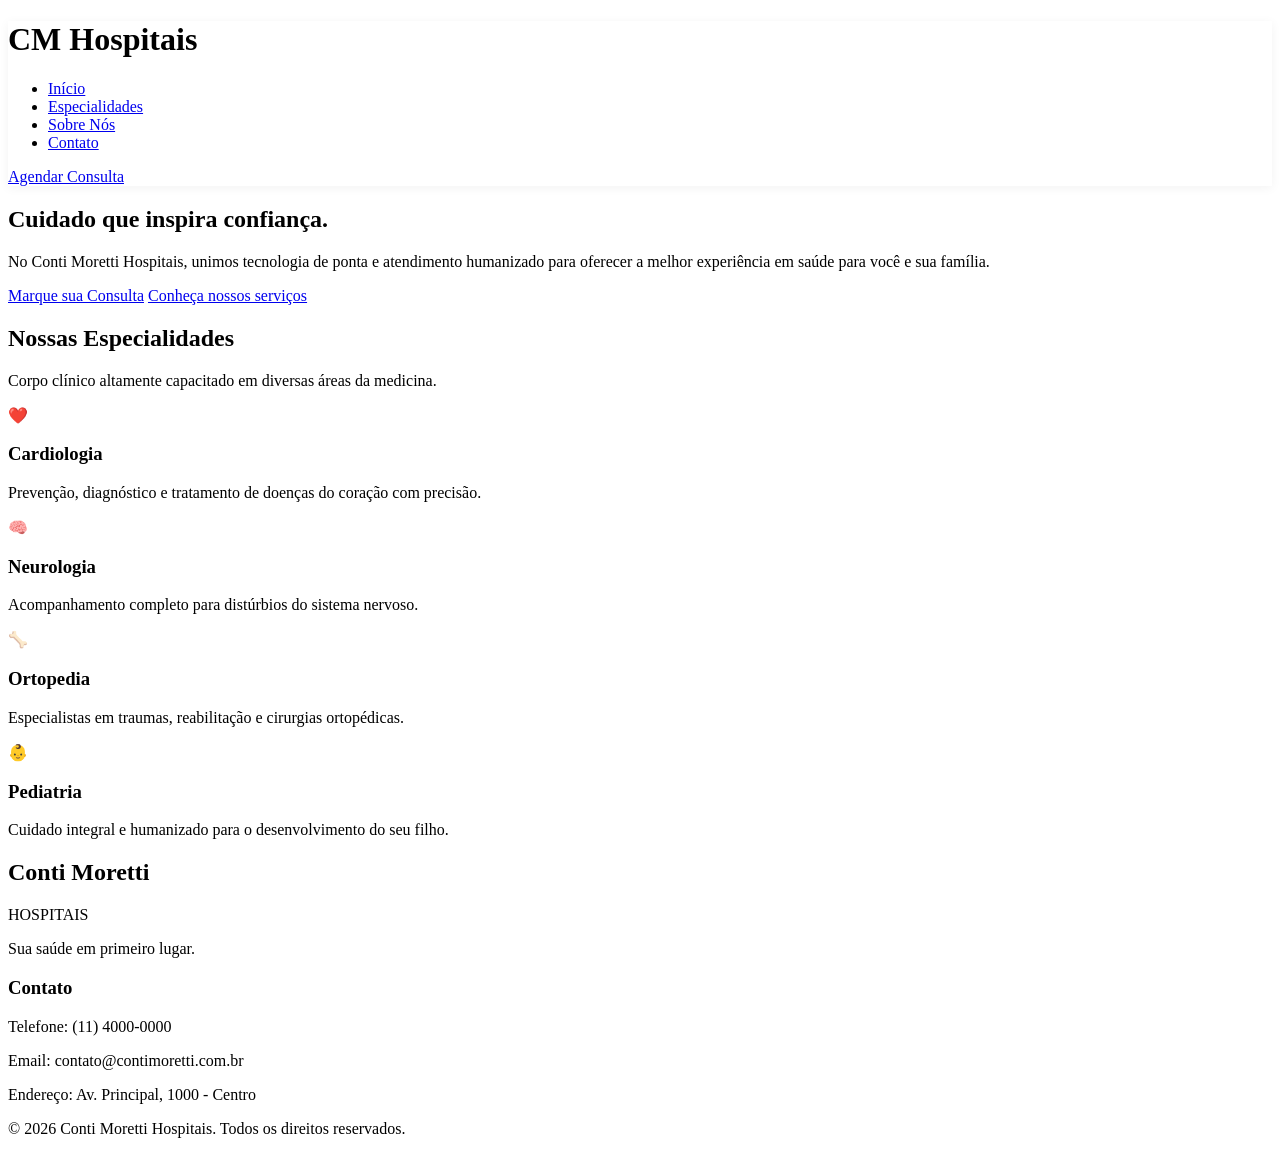
==== index.html @ f94e836d "versão base" ====
<!DOCTYPE html>
<html lang="pt-BR">
<head>
    <meta charset="UTF-8">
    <meta name="viewport" content="width=device-width, initial-scale=1.0">
    <title>Conti Moretti Hospitais | Excelência em Saúde</title>
    <link rel="stylesheet" href="styles.css">
    <!-- Fonte do Google Fonts para um visual moderno e elegante -->
    <link href="https://fonts.googleapis.com/css2?family=Montserrat:wght@300;400;600&family=Playfair+Display:wght@600&display=swap" rel="stylesheet">
</head>
<body>

    <!-- Cabeçalho / Navegação -->
    <header id="header">
        <div class="container header-container">
            <div class="logo">
                <!-- Usaremos um texto estilizado representando a logo minimalista -->
                <h1><span>C</span>M Hospitais</h1>
            </div>
            <nav>
                <ul class="nav-links">
                    <li><a href="#home">Início</a></li>
                    <li><a href="#especialidades">Especialidades</a></li>
                    <li><a href="#sobre">Sobre Nós</a></li>
                    <li><a href="#contato">Contato</a></li>
                </ul>
            </nav>
            <a href="#agendamento" class="btn-primary">Agendar Consulta</a>
            <div class="menu-toggle" id="mobile-menu">
                <span class="bar"></span>
                <span class="bar"></span>
                <span class="bar"></span>
            </div>
        </div>
    </header>

    <main>
        <!-- Seção Hero (Destaque Principal) -->
        <section id="home" class="hero">
            <div class="container hero-content">
                <h2>Cuidado que inspira confiança.</h2>
                <p>No Conti Moretti Hospitais, unimos tecnologia de ponta e atendimento humanizado para oferecer a melhor experiência em saúde para você e sua família.</p>
                <div class="hero-buttons">
                    <a href="#agendamento" class="btn-primary">Marque sua Consulta</a>
                    <a href="#especialidades" class="btn-secondary">Conheça nossos serviços</a>
                </div>
            </div>
        </section>

        <!-- Seção de Especialidades -->
        <section id="especialidades" class="services">
            <div class="container">
                <div class="section-title">
                    <h2>Nossas Especialidades</h2>
                    <p>Corpo clínico altamente capacitado em diversas áreas da medicina.</p>
                </div>
                <div class="cards-grid">
                    <div class="card">
                        <div class="card-icon">❤️</div>
                        <h3>Cardiologia</h3>
                        <p>Prevenção, diagnóstico e tratamento de doenças do coração com precisão.</p>
                    </div>
                    <div class="card">
                        <div class="card-icon">🧠</div>
                        <h3>Neurologia</h3>
                        <p>Acompanhamento completo para distúrbios do sistema nervoso.</p>
                    </div>
                    <div class="card">
                        <div class="card-icon">🦴</div>
                        <h3>Ortopedia</h3>
                        <p>Especialistas em traumas, reabilitação e cirurgias ortopédicas.</p>
                    </div>
                    <div class="card">
                        <div class="card-icon">👶</div>
                        <h3>Pediatria</h3>
                        <p>Cuidado integral e humanizado para o desenvolvimento do seu filho.</p>
                    </div>
                </div>
            </div>
        </section>
    </main>

    <!-- Rodapé -->
    <footer id="contato">
        <div class="container footer-content">
            <div class="footer-brand">
                <h2>Conti Moretti</h2>
                <p>HOSPITAIS</p>
                <p class="slogan">Sua saúde em primeiro lugar.</p>
            </div>
            <div class="footer-info">
                <h3>Contato</h3>
                <p>Telefone: (11) 4000-0000</p>
                <p>Email: contato@contimoretti.com.br</p>
                <p>Endereço: Av. Principal, 1000 - Centro</p>
            </div>
        </div>
        <div class="footer-bottom">
            <p>&copy; 2026 Conti Moretti Hospitais. Todos os direitos reservados.</p>
        </div>
    </footer>

    <script src="script.js"></script>
</body>
</html>
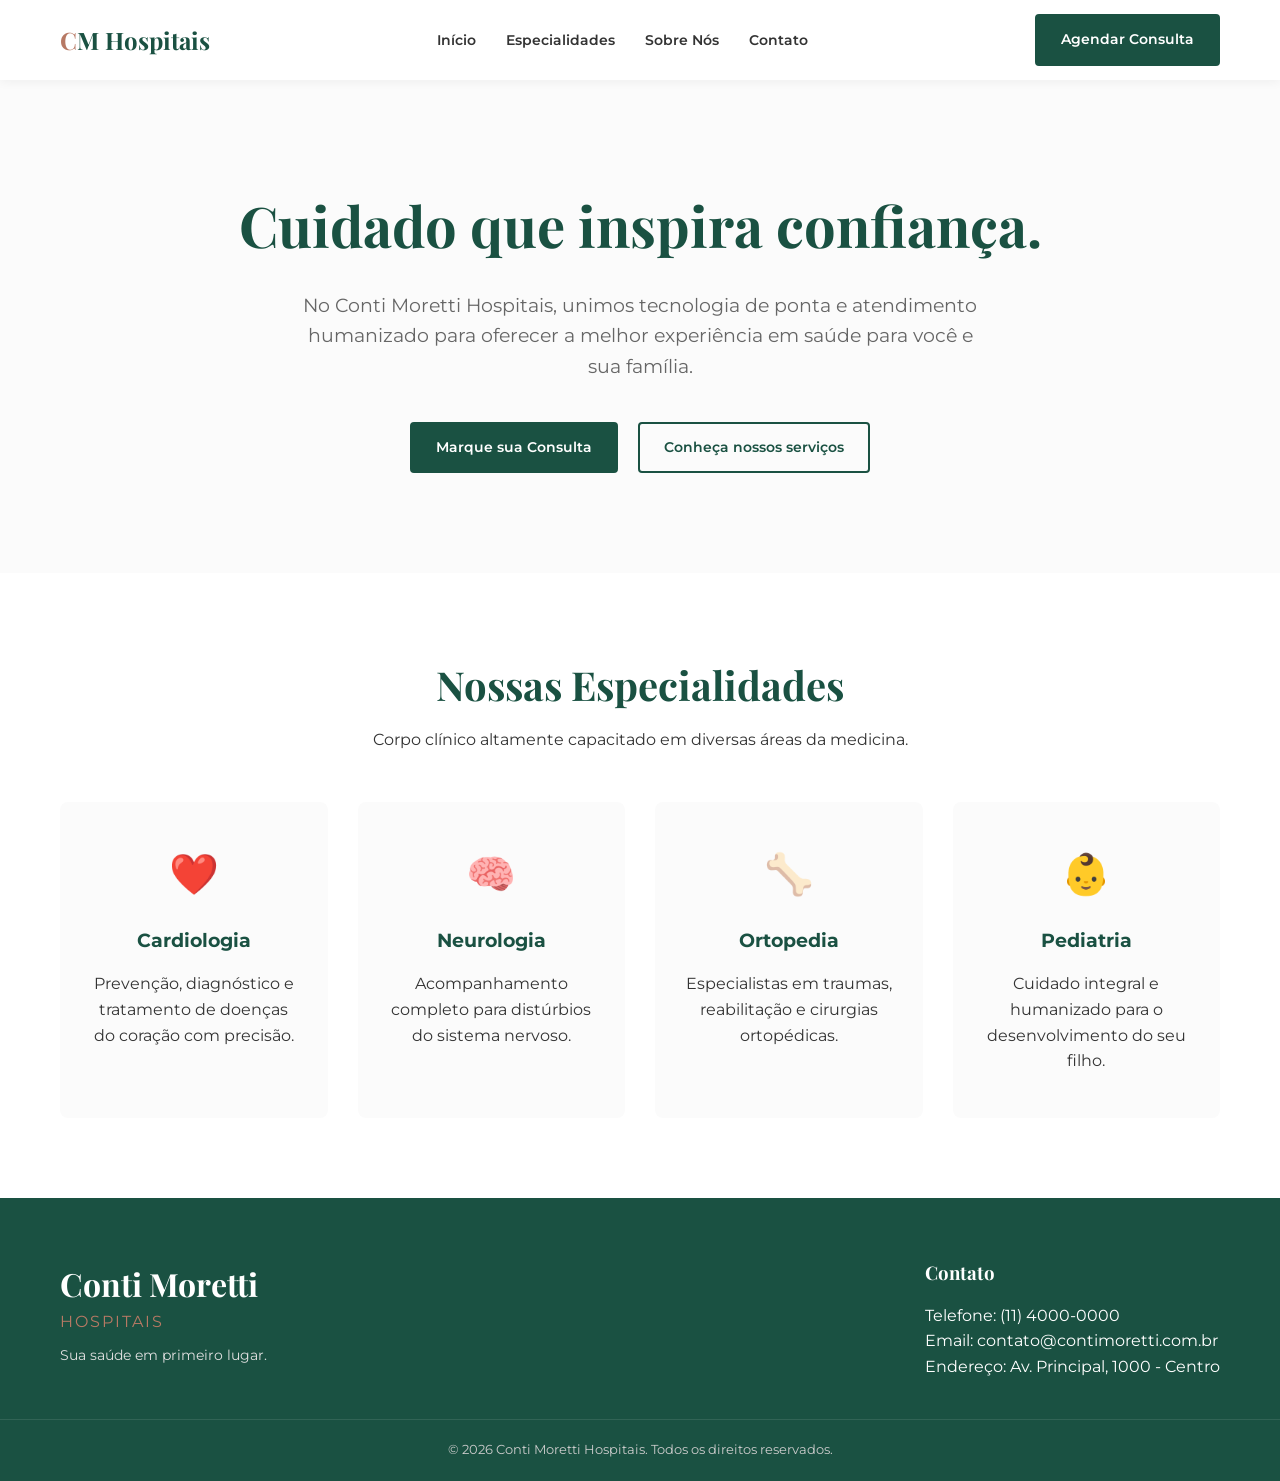
==== commit 0285b134: "adicionado favicon e logos" ====
--- a/index.html
+++ b/index.html
@@ -4,6 +4,7 @@
     <meta charset="UTF-8">
     <meta name="viewport" content="width=device-width, initial-scale=1.0">
     <title>Conti Moretti Hospitais | Excelência em Saúde</title>
+    <link rel="icon" type="image/x-icon" href="favicon.ico">
     <link rel="stylesheet" href="styles.css">
     <!-- Fonte do Google Fonts para um visual moderno e elegante -->
     <link href="https://fonts.googleapis.com/css2?family=Montserrat:wght@300;400;600&family=Playfair+Display:wght@600&display=swap" rel="stylesheet">
--- a/styles.css
+++ b/styles.css
@@ -0,0 +1,267 @@
+/* Resets e Variáveis CSS baseadas na paleta da logo */
+:root {
+    --primary-color: #1a5142; /* Verde escuro elegante */
+    --secondary-color: #b77964; /* Tom terracota/cobre */
+    --text-dark: #333333;
+    --text-light: #666666;
+    --bg-light: #fbfbfb;
+    --white: #ffffff;
+    --font-heading: 'Playfair Display', serif;
+    --font-body: 'Montserrat', sans-serif;
+}
+
+* {
+    margin: 0;
+    padding: 0;
+    box-sizing: border-box;
+}
+
+body {
+    font-family: var(--font-body);
+    color: var(--text-dark);
+    background-color: var(--bg-light);
+    line-height: 1.6;
+}
+
+a {
+    text-decoration: none;
+    color: inherit;
+}
+
+ul {
+    list-style: none;
+}
+
+.container {
+    max-width: 1200px;
+    margin: 0 auto;
+    padding: 0 20px;
+}
+
+/* Header */
+header {
+    background-color: var(--white);
+    box-shadow: 0 2px 10px rgba(0, 0, 0, 0.05);
+    position: fixed;
+    width: 100%;
+    top: 0;
+    z-index: 1000;
+    transition: all 0.3s ease;
+}
+
+.header-container {
+    display: flex;
+    justify-content: space-between;
+    align-items: center;
+    height: 80px;
+}
+
+.logo h1 {
+    font-family: var(--font-heading);
+    color: var(--primary-color);
+    font-size: 1.5rem;
+}
+
+.logo span {
+    color: var(--secondary-color);
+}
+
+.nav-links {
+    display: flex;
+    gap: 30px;
+}
+
+.nav-links a {
+    font-weight: 600;
+    font-size: 0.9rem;
+    color: var(--text-dark);
+    transition: color 0.3s ease;
+}
+
+.nav-links a:hover {
+    color: var(--secondary-color);
+}
+
+/* Botões */
+.btn-primary, .btn-secondary {
+    padding: 12px 24px;
+    border-radius: 4px;
+    font-weight: 600;
+    font-size: 0.9rem;
+    cursor: pointer;
+    transition: all 0.3s ease;
+}
+
+.btn-primary {
+    background-color: var(--primary-color);
+    color: var(--white);
+    border: 2px solid var(--primary-color);
+}
+
+.btn-primary:hover {
+    background-color: #134235;
+    border-color: #134235;
+}
+
+.btn-secondary {
+    background-color: transparent;
+    color: var(--primary-color);
+    border: 2px solid var(--primary-color);
+}
+
+.btn-secondary:hover {
+    background-color: var(--primary-color);
+    color: var(--white);
+}
+
+/* Hero Section */
+.hero {
+    margin-top: 80px;
+    background-color: var(--bg-light);
+    padding: 100px 0;
+    text-align: center;
+}
+
+.hero h2 {
+    font-family: var(--font-heading);
+    font-size: 3.5rem;
+    color: var(--primary-color);
+    margin-bottom: 20px;
+}
+
+.hero p {
+    font-size: 1.2rem;
+    color: var(--text-light);
+    max-width: 700px;
+    margin: 0 auto 40px auto;
+}
+
+.hero-buttons {
+    display: flex;
+    justify-content: center;
+    gap: 20px;
+}
+
+/* Specialties Section */
+.services {
+    padding: 80px 0;
+    background-color: var(--white);
+}
+
+.section-title {
+    text-align: center;
+    margin-bottom: 50px;
+}
+
+.section-title h2 {
+    font-family: var(--font-heading);
+    font-size: 2.5rem;
+    color: var(--primary-color);
+    margin-bottom: 10px;
+}
+
+.cards-grid {
+    display: grid;
+    grid-template-columns: repeat(auto-fit, minmax(250px, 1fr));
+    gap: 30px;
+}
+
+.card {
+    background-color: var(--bg-light);
+    padding: 40px 30px;
+    border-radius: 8px;
+    text-align: center;
+    transition: transform 0.3s ease, box-shadow 0.3s ease;
+    border-bottom: 4px solid transparent;
+}
+
+.card:hover {
+    transform: translateY(-10px);
+    box-shadow: 0 10px 20px rgba(0, 0, 0, 0.05);
+    border-bottom: 4px solid var(--secondary-color);
+}
+
+.card-icon {
+    font-size: 2.5rem;
+    margin-bottom: 20px;
+}
+
+.card h3 {
+    color: var(--primary-color);
+    margin-bottom: 15px;
+}
+
+/* Footer */
+footer {
+    background-color: var(--primary-color);
+    color: var(--white);
+    padding: 60px 0 20px 0;
+}
+
+.footer-content {
+    display: flex;
+    justify-content: space-between;
+    flex-wrap: wrap;
+    gap: 40px;
+    margin-bottom: 40px;
+}
+
+.footer-brand h2 {
+    font-family: var(--font-heading);
+    font-size: 2rem;
+}
+
+.footer-brand p {
+    color: var(--secondary-color);
+    letter-spacing: 2px;
+}
+
+.footer-brand .slogan {
+    color: #e0e0e0;
+    margin-top: 10px;
+    font-size: 0.9rem;
+    letter-spacing: normal;
+}
+
+.footer-info h3 {
+    margin-bottom: 15px;
+    font-family: var(--font-heading);
+}
+
+.footer-bottom {
+    text-align: center;
+    padding-top: 20px;
+    border-top: 1px solid rgba(255, 255, 255, 0.1);
+    font-size: 0.8rem;
+    color: #ccc;
+}
+
+/* Menu Toggle Responsivo */
+.menu-toggle {
+    display: none;
+    flex-direction: column;
+    cursor: pointer;
+}
+
+.bar {
+    width: 25px;
+    height: 3px;
+    background-color: var(--primary-color);
+    margin: 3px 0;
+    transition: 0.4s;
+}
+
+@media (max-width: 768px) {
+    .nav-links, .header-container .btn-primary {
+        display: none; /* Ocultar para versão simplificada */
+    }
+    .menu-toggle {
+        display: flex;
+    }
+    .hero h2 {
+        font-size: 2.5rem;
+    }
+    .hero-buttons {
+        flex-direction: column;
+    }
+}
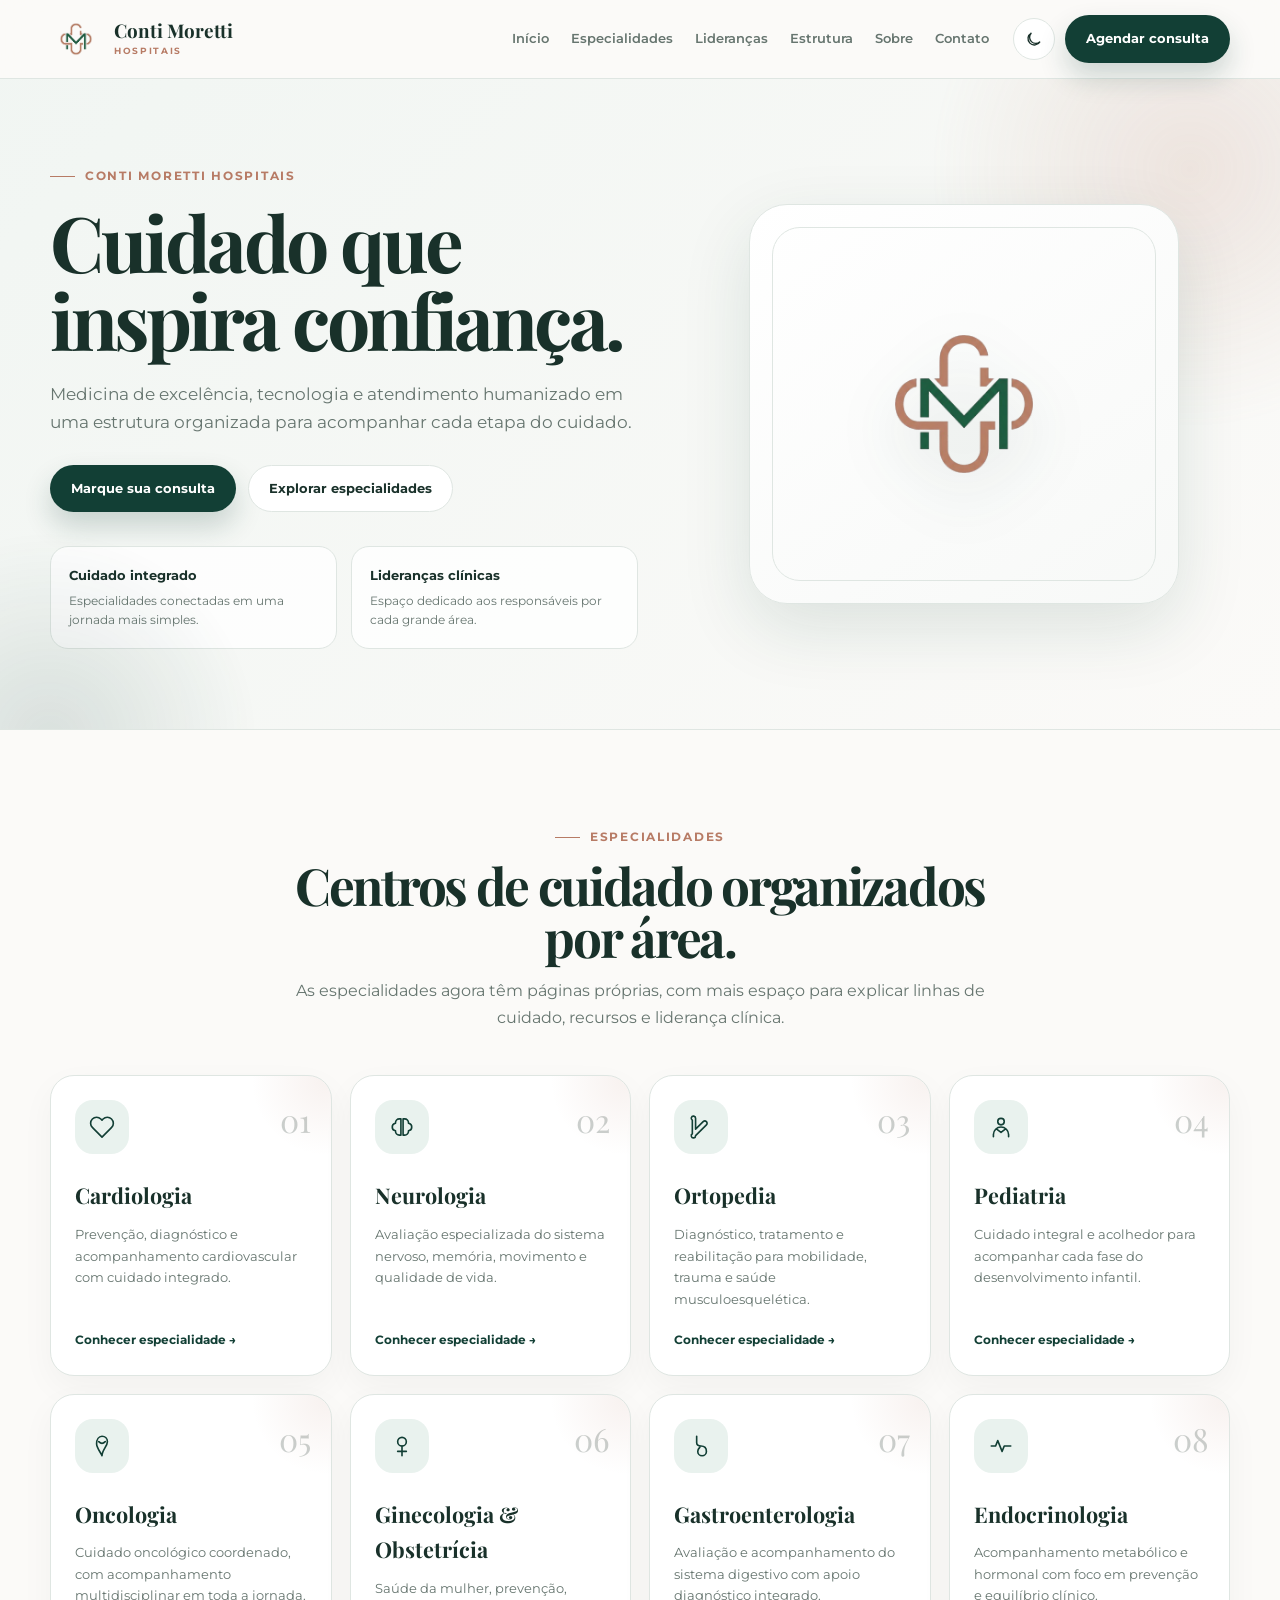
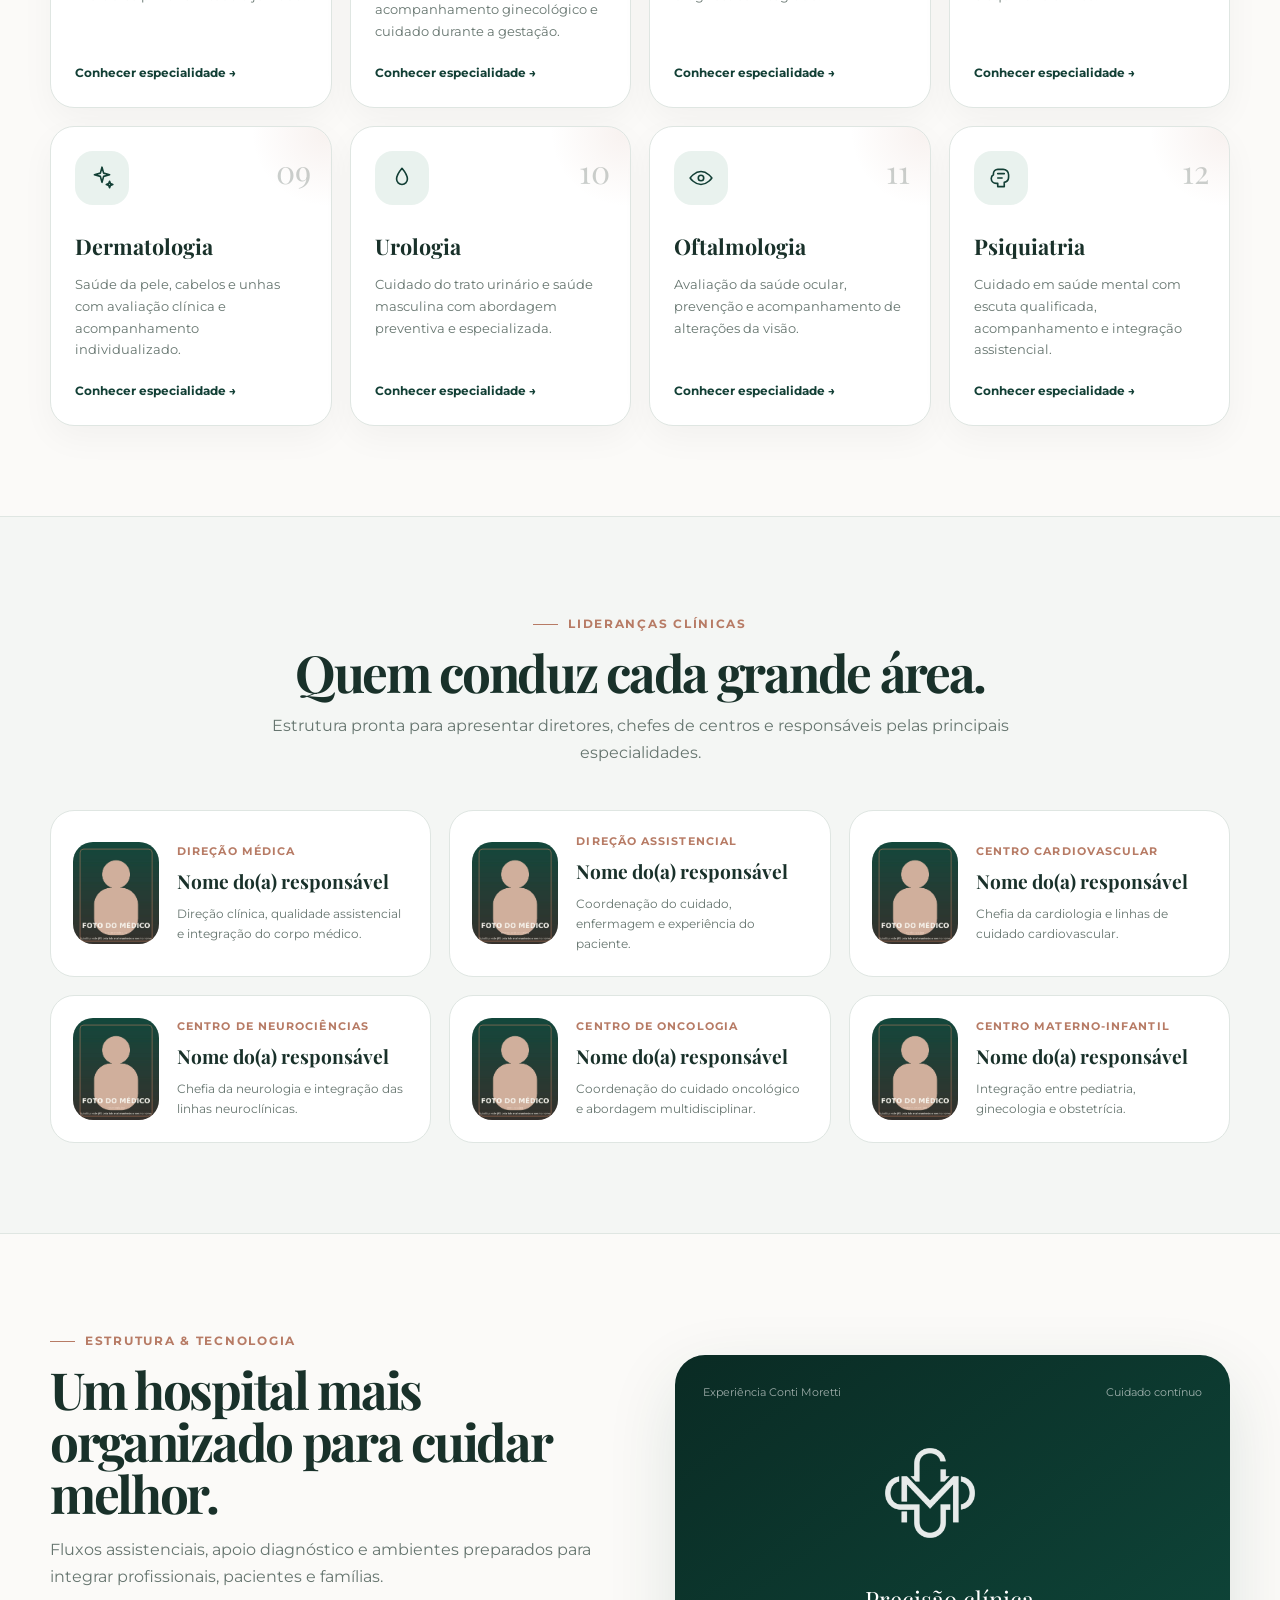
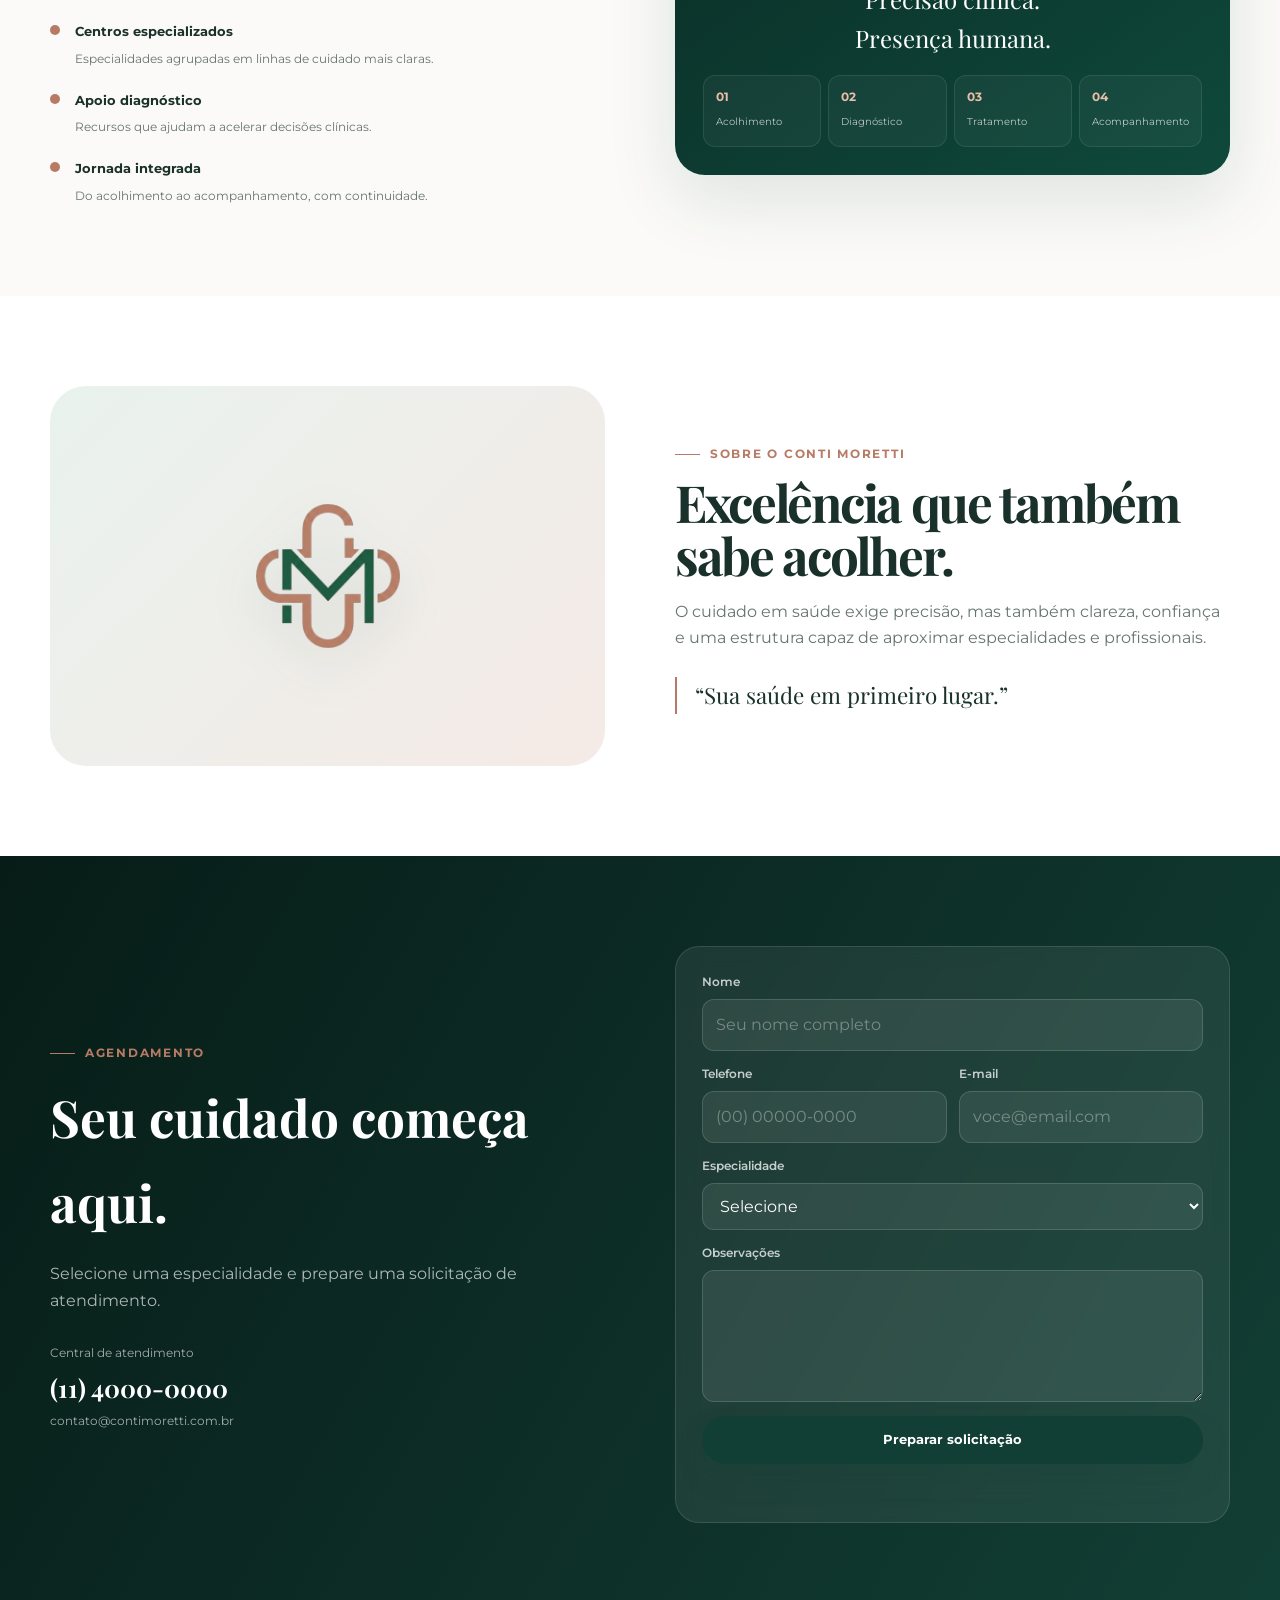
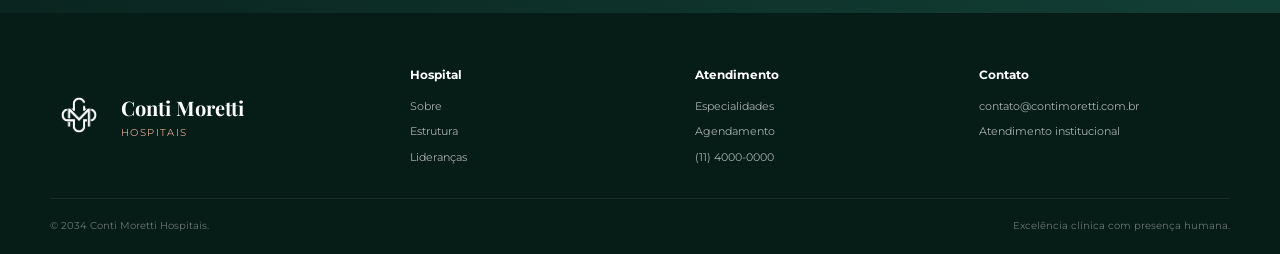
==== commit 30354b6e: "v1.1" ====
--- a/index.html
+++ b/index.html
@@ -1,106 +1,876 @@
-<!DOCTYPE html>
+<!doctype html>
 <html lang="pt-BR">
-<head>
+  <head>
     <meta charset="UTF-8">
-    <meta name="viewport" content="width=device-width, initial-scale=1.0">
-    <title>Conti Moretti Hospitais | Excelência em Saúde</title>
-    <link rel="icon" type="image/x-icon" href="favicon.ico">
-    <link rel="stylesheet" href="styles.css">
-    <!-- Fonte do Google Fonts para um visual moderno e elegante -->
-    <link href="https://fonts.googleapis.com/css2?family=Montserrat:wght@300;400;600&family=Playfair+Display:wght@600&display=swap" rel="stylesheet">
-</head>
-<body>
+    <meta name="viewport" content="width=device-width,initial-scale=1.0">
+    <meta name="description" content="Conti Moretti Hospitais — especialidades, lideranças clínicas, estrutura e agendamento.">
+    <meta name="theme-color" content="#123f35">
+    <title>
+      Conti Moretti Hospitais | Excelência em Saúde
+    </title>
+    <link rel="icon" href="favicon.ico">
+    <link rel="preconnect" href="https://fonts.googleapis.com">
+    <link rel="preconnect" href="https://fonts.gstatic.com" crossorigin>
+    <link href="https://fonts.googleapis.com/css2?family=Montserrat:wght@300;400;500;600;700&family=Playfair+Display:wght@600;700&display=swap" rel="stylesheet">
+    <link rel="stylesheet" href="style.css">
+    <script>
+      try {
+        const savedTheme = localStorage.getItem('cm-theme');
 
-    <!-- Cabeçalho / Navegação -->
-    <header id="header">
-        <div class="container header-container">
-            <div class="logo">
-                <!-- Usaremos um texto estilizado representando a logo minimalista -->
-                <h1><span>C</span>M Hospitais</h1>
-            </div>
-            <nav>
-                <ul class="nav-links">
-                    <li><a href="#home">Início</a></li>
-                    <li><a href="#especialidades">Especialidades</a></li>
-                    <li><a href="#sobre">Sobre Nós</a></li>
-                    <li><a href="#contato">Contato</a></li>
-                </ul>
-            </nav>
-            <a href="#agendamento" class="btn-primary">Agendar Consulta</a>
-            <div class="menu-toggle" id="mobile-menu">
-                <span class="bar"></span>
-                <span class="bar"></span>
-                <span class="bar"></span>
-            </div>
-        </div>
+        if (savedTheme) {
+          document.documentElement.dataset.theme = savedTheme;
+        }
+      } catch (error) {
+        // If localStorage is unavailable, the default theme remains active.
+      }
+    </script>
+  </head>
+  <body>
+    <a class="skip-link" href="#main-content">
+      Pular para o conteúdo
+    </a>
+    <header id="header" class="site-header">
+      <div class="container header-container">
+        <a class="brand" href="index.html#home" aria-label="Conti Moretti Hospitais — início">
+          <img src="imgs/logo.png" alt="Conti Moretti Hospitais">
+          <span class="brand-name">
+            Conti Moretti
+            <small>
+              Hospitais
+            </small>
+          </span>
+        </a>
+        <nav id="main-nav" class="main-nav" aria-label="Navegação principal">
+          <a href="index.html#home">
+            Início
+          </a>
+          <a href="index.html#especialidades">
+            Especialidades
+          </a>
+          <a href="index.html#lideranca">
+            Lideranças
+          </a>
+          <a href="index.html#estrutura">
+            Estrutura
+          </a>
+          <a href="index.html#sobre">
+            Sobre
+          </a>
+          <a href="index.html#contato">
+            Contato
+          </a>
+        </nav>
+        <div class="header-tools">
+          <button id="theme-toggle" class="theme-toggle" type="button" aria-label="Ativar tema escuro">
+            <svg class="moon" viewBox="0 0 24 24">
+              <path d="M20 15.5A8.5 8.5 0 1 1 8.5 4 7 7 0 0 0 20 15.5Z"/>
+            </svg>
+            <svg class="sun" viewBox="0 0 24 24">
+              <circle cx="12" cy="12" r="4"/>
+              <path d="M12 2v2M12 20v2M4.93 4.93l1.42 1.42M17.65 17.65l1.42 1.42M2 12h2M20 12h2M4.93 19.07l1.42-1.42M17.65 6.35l1.42-1.42"/>
+            </svg>
+          </button>
+          <a href="index.html#agendamento" class="btn btn-primary header-cta">
+            Agendar consulta
+          </a>
+          <button class="menu-toggle" id="mobile-menu" type="button" aria-label="Abrir menu" aria-expanded="false" aria-controls="main-nav">
+            <span>
+            </span>
+            <span>
+            </span>
+            <span>
+            </span>
+          </button>
+        </div>
+      </div>
     </header>
-
-    <main>
-        <!-- Seção Hero (Destaque Principal) -->
-        <section id="home" class="hero">
-            <div class="container hero-content">
-                <h2>Cuidado que inspira confiança.</h2>
-                <p>No Conti Moretti Hospitais, unimos tecnologia de ponta e atendimento humanizado para oferecer a melhor experiência em saúde para você e sua família.</p>
-                <div class="hero-buttons">
-                    <a href="#agendamento" class="btn-primary">Marque sua Consulta</a>
-                    <a href="#especialidades" class="btn-secondary">Conheça nossos serviços</a>
+    <main id="main-content">
+      <section id="home" class="hero">
+        <div class="container hero-grid">
+          <div class="hero-copy reveal">
+            <span class="eyebrow">
+              Conti Moretti Hospitais
+            </span>
+            <h1>
+              Cuidado que inspira confiança.
+            </h1>
+            <p>
+              Medicina de excelência, tecnologia e atendimento humanizado em uma estrutura organizada para acompanhar cada etapa do cuidado.
+            </p>
+            <div class="hero-actions">
+              <a href="#agendamento" class="btn btn-primary">
+                Marque sua consulta
+              </a>
+              <a href="#especialidades" class="btn btn-outline">
+                Explorar especialidades
+              </a>
+            </div>
+            <div class="hero-notes">
+              <div>
+                <strong>
+                  Cuidado integrado
+                </strong>
+                <span>
+                  Especialidades conectadas em uma jornada mais simples.
+                </span>
+              </div>
+              <div>
+                <strong>
+                  Lideranças clínicas
+                </strong>
+                <span>
+                  Espaço dedicado aos responsáveis por cada grande área.
+                </span>
+              </div>
+            </div>
+          </div>
+          <div class="hero-visual reveal">
+            <div class="hero-logo-card">
+              <img src="imgs/logo.png" alt="Símbolo Conti Moretti Hospitais">
+            </div>
+          </div>
+        </div>
+      </section>
+      <section id="especialidades" class="section">
+        <div class="container">
+          <div class="section-heading reveal">
+            <span class="eyebrow">
+              Especialidades
+            </span>
+            <h2>
+              Centros de cuidado organizados por área.
+            </h2>
+            <p>
+              As especialidades agora têm páginas próprias, com mais espaço para explicar linhas de cuidado, recursos e liderança clínica.
+            </p>
+          </div>
+          <div class="specialty-grid">
+            <a class="specialty-card reveal" href="especialidades/cardiologia.html">
+              <div class="specialty-icon">
+                <svg viewBox="0 0 24 24" aria-hidden="true">
+                  <path d="M20.8 4.6a5.5 5.5 0 0 0-7.8 0L12 5.7l-1.1-1.1a5.5 5.5 0 0 0-7.8 7.8l1.1 1.1L12 21.3l7.8-7.8 1.1-1.1a5.5 5.5 0 0 0-.1-7.8Z"/>
+                </svg>
+              </div>
+              <span class="card-number">
+                01
+              </span>
+              <h3>
+                Cardiologia
+              </h3>
+              <p>
+                Prevenção, diagnóstico e acompanhamento cardiovascular com cuidado integrado.
+              </p>
+              <span class="card-link">
+                Conhecer especialidade
+                <span>
+                  →
+                </span>
+              </span>
+            </a>
+            <a class="specialty-card reveal" href="especialidades/neurologia.html">
+              <div class="specialty-icon">
+                <svg viewBox="0 0 24 24" aria-hidden="true">
+                  <path d="M9.5 4.5A3.5 3.5 0 0 0 6 8v.5A3.5 3.5 0 0 0 3 12a3.5 3.5 0 0 0 3 3.5V16a3.5 3.5 0 0 0 3.5 3.5H11v-15H9.5Zm5 0H13v15h1.5A3.5 3.5 0 0 0 18 16v-.5a3.5 3.5 0 0 0 3-3.5 3.5 3.5 0 0 0-3-3.5V8a3.5 3.5 0 0 0-3.5-3.5Z"/>
+                </svg>
+              </div>
+              <span class="card-number">
+                02
+              </span>
+              <h3>
+                Neurologia
+              </h3>
+              <p>
+                Avaliação especializada do sistema nervoso, memória, movimento e qualidade de vida.
+              </p>
+              <span class="card-link">
+                Conhecer especialidade
+                <span>
+                  →
+                </span>
+              </span>
+            </a>
+            <a class="specialty-card reveal" href="especialidades/ortopedia.html">
+              <div class="specialty-icon">
+                <svg viewBox="0 0 24 24" aria-hidden="true">
+                  <path d="M7 4a2 2 0 1 0-3 1.7v12.6A2 2 0 1 0 7 20l10-10a2 2 0 1 0-3-3L7 14V4Z"/>
+                </svg>
+              </div>
+              <span class="card-number">
+                03
+              </span>
+              <h3>
+                Ortopedia
+              </h3>
+              <p>
+                Diagnóstico, tratamento e reabilitação para mobilidade, trauma e saúde musculoesquelética.
+              </p>
+              <span class="card-link">
+                Conhecer especialidade
+                <span>
+                  →
+                </span>
+              </span>
+            </a>
+            <a class="specialty-card reveal" href="especialidades/pediatria.html">
+              <div class="specialty-icon">
+                <svg viewBox="0 0 24 24" aria-hidden="true">
+                  <circle cx="12" cy="7" r="3"/>
+                  <path d="M5 21v-2a7 7 0 0 1 14 0v2M8 14l4 3 4-3"/>
+                </svg>
+              </div>
+              <span class="card-number">
+                04
+              </span>
+              <h3>
+                Pediatria
+              </h3>
+              <p>
+                Cuidado integral e acolhedor para acompanhar cada fase do desenvolvimento infantil.
+              </p>
+              <span class="card-link">
+                Conhecer especialidade
+                <span>
+                  →
+                </span>
+              </span>
+            </a>
+            <a class="specialty-card reveal" href="especialidades/oncologia.html">
+              <div class="specialty-icon">
+                <svg viewBox="0 0 24 24" aria-hidden="true">
+                  <path d="M12 3c3 0 5 2.2 5 5 0 4-5 8-5 13-1-3-5-7-5-11 0-4 2-7 5-7Z"/>
+                  <path d="M9 8c2 2 4 2 6 0"/>
+                </svg>
+              </div>
+              <span class="card-number">
+                05
+              </span>
+              <h3>
+                Oncologia
+              </h3>
+              <p>
+                Cuidado oncológico coordenado, com acompanhamento multidisciplinar em toda a jornada.
+              </p>
+              <span class="card-link">
+                Conhecer especialidade
+                <span>
+                  →
+                </span>
+              </span>
+            </a>
+            <a class="specialty-card reveal" href="especialidades/ginecologia-obstetricia.html">
+              <div class="specialty-icon">
+                <svg viewBox="0 0 24 24" aria-hidden="true">
+                  <circle cx="12" cy="8" r="4"/>
+                  <path d="M12 12v9M8 17h8"/>
+                </svg>
+              </div>
+              <span class="card-number">
+                06
+              </span>
+              <h3>
+                Ginecologia & Obstetrícia
+              </h3>
+              <p>
+                Saúde da mulher, prevenção, acompanhamento ginecológico e cuidado durante a gestação.
+              </p>
+              <span class="card-link">
+                Conhecer especialidade
+                <span>
+                  →
+                </span>
+              </span>
+            </a>
+            <a class="specialty-card reveal" href="especialidades/gastroenterologia.html">
+              <div class="specialty-icon">
+                <svg viewBox="0 0 24 24" aria-hidden="true">
+                  <path d="M8 3v6c0 2 2 3 4 3 3 0 5 2 5 5a4 4 0 0 1-8 0c0-2 1-3 2-4"/>
+                </svg>
+              </div>
+              <span class="card-number">
+                07
+              </span>
+              <h3>
+                Gastroenterologia
+              </h3>
+              <p>
+                Avaliação e acompanhamento do sistema digestivo com apoio diagnóstico integrado.
+              </p>
+              <span class="card-link">
+                Conhecer especialidade
+                <span>
+                  →
+                </span>
+              </span>
+            </a>
+            <a class="specialty-card reveal" href="especialidades/endocrinologia.html">
+              <div class="specialty-icon">
+                <svg viewBox="0 0 24 24" aria-hidden="true">
+                  <path d="M3 12h4l2-5 4 10 2-5h6"/>
+                </svg>
+              </div>
+              <span class="card-number">
+                08
+              </span>
+              <h3>
+                Endocrinologia
+              </h3>
+              <p>
+                Acompanhamento metabólico e hormonal com foco em prevenção e equilíbrio clínico.
+              </p>
+              <span class="card-link">
+                Conhecer especialidade
+                <span>
+                  →
+                </span>
+              </span>
+            </a>
+            <a class="specialty-card reveal" href="especialidades/dermatologia.html">
+              <div class="specialty-icon">
+                <svg viewBox="0 0 24 24" aria-hidden="true">
+                  <path d="M12 2l1.5 5.5L19 9l-5.5 1.5L12 16l-1.5-5.5L5 9l5.5-1.5L12 2Z"/>
+                  <path d="M19 15l.8 2.2L22 18l-2.2.8L19 21l-.8-2.2L16 18l2.2-.8L19 15Z"/>
+                </svg>
+              </div>
+              <span class="card-number">
+                09
+              </span>
+              <h3>
+                Dermatologia
+              </h3>
+              <p>
+                Saúde da pele, cabelos e unhas com avaliação clínica e acompanhamento individualizado.
+              </p>
+              <span class="card-link">
+                Conhecer especialidade
+                <span>
+                  →
+                </span>
+              </span>
+            </a>
+            <a class="specialty-card reveal" href="especialidades/urologia.html">
+              <div class="specialty-icon">
+                <svg viewBox="0 0 24 24" aria-hidden="true">
+                  <path d="M12 3s5 6 5 10a5 5 0 1 1-10 0c0-4 5-10 5-10Z"/>
+                </svg>
+              </div>
+              <span class="card-number">
+                10
+              </span>
+              <h3>
+                Urologia
+              </h3>
+              <p>
+                Cuidado do trato urinário e saúde masculina com abordagem preventiva e especializada.
+              </p>
+              <span class="card-link">
+                Conhecer especialidade
+                <span>
+                  →
+                </span>
+              </span>
+            </a>
+            <a class="specialty-card reveal" href="especialidades/oftalmologia.html">
+              <div class="specialty-icon">
+                <svg viewBox="0 0 24 24" aria-hidden="true">
+                  <path d="M2 12s4-6 10-6 10 6 10 6-4 6-10 6S2 12 2 12Z"/>
+                  <circle cx="12" cy="12" r="2.5"/>
+                </svg>
+              </div>
+              <span class="card-number">
+                11
+              </span>
+              <h3>
+                Oftalmologia
+              </h3>
+              <p>
+                Avaliação da saúde ocular, prevenção e acompanhamento de alterações da visão.
+              </p>
+              <span class="card-link">
+                Conhecer especialidade
+                <span>
+                  →
+                </span>
+              </span>
+            </a>
+            <a class="specialty-card reveal" href="especialidades/psiquiatria.html">
+              <div class="specialty-icon">
+                <svg viewBox="0 0 24 24" aria-hidden="true">
+                  <path d="M9 4a4 4 0 0 0-4 4v1a4 4 0 0 0-2 3.5A4.5 4.5 0 0 0 7.5 17H9v3h6v-4a5 5 0 0 0 4-5V9a5 5 0 0 0-5-5H9Z"/>
+                  <path d="M9 8h6M9 12h4"/>
+                </svg>
+              </div>
+              <span class="card-number">
+                12
+              </span>
+              <h3>
+                Psiquiatria
+              </h3>
+              <p>
+                Cuidado em saúde mental com escuta qualificada, acompanhamento e integração assistencial.
+              </p>
+              <span class="card-link">
+                Conhecer especialidade
+                <span>
+                  →
+                </span>
+              </span>
+            </a>
+          </div>
+        </div>
+      </section>
+      <section id="lideranca" class="section leadership-section">
+        <div class="container">
+          <div class="section-heading reveal">
+            <span class="eyebrow">
+              Lideranças clínicas
+            </span>
+            <h2>
+              Quem conduz cada grande área.
+            </h2>
+            <p>
+              Estrutura pronta para apresentar diretores, chefes de centros e responsáveis pelas principais especialidades.
+            </p>
+          </div>
+          <div class="leaders-grid">
+            <article class="leader-card reveal">
+              <!-- FOTO: salve/substitua em imgs/medicos/direcao-medica.jpg -->
+              <div class="leader-avatar">
+                <img
+                  src="imgs/medicos/direcao-medica.jpg"
+                  alt="Direção Médica"
+                  class="leader-photo"
+                  loading="lazy"
+                >
+              </div>
+              <div class="leader-content">
+                <span>
+                  Direção Médica
+                </span>
+                <h3>
+                  Nome do(a) responsável
+                </h3>
+                <p>
+                  Direção clínica, qualidade assistencial e integração do corpo médico.
+                </p>
+                <!-- Arquivo da foto: imgs/medicos/direcao-medica.jpg -->
+              </div>
+            </article>
+            <article class="leader-card reveal">
+              <!-- FOTO: salve/substitua em imgs/medicos/direcao-assistencial.jpg -->
+              <div class="leader-avatar">
+                <img
+                  src="imgs/medicos/direcao-assistencial.jpg"
+                  alt="Direção Assistencial"
+                  class="leader-photo"
+                  loading="lazy"
+                >
+              </div>
+              <div class="leader-content">
+                <span>
+                  Direção Assistencial
+                </span>
+                <h3>
+                  Nome do(a) responsável
+                </h3>
+                <p>
+                  Coordenação do cuidado, enfermagem e experiência do paciente.
+                </p>
+                <!-- Arquivo da foto: imgs/medicos/direcao-assistencial.jpg -->
+              </div>
+            </article>
+            <article class="leader-card reveal">
+              <!-- FOTO: salve/substitua em imgs/medicos/cardiologia.jpg -->
+              <div class="leader-avatar">
+                <img
+                  src="imgs/medicos/cardiologia.jpg"
+                  alt="Chefia do Centro Cardiovascular"
+                  class="leader-photo"
+                  loading="lazy"
+                >
+              </div>
+              <div class="leader-content">
+                <span>
+                  Centro Cardiovascular
+                </span>
+                <h3>
+                  Nome do(a) responsável
+                </h3>
+                <p>
+                  Chefia da cardiologia e linhas de cuidado cardiovascular.
+                </p>
+                <!-- Arquivo da foto: imgs/medicos/cardiologia.jpg -->
+              </div>
+            </article>
+            <article class="leader-card reveal">
+              <!-- FOTO: salve/substitua em imgs/medicos/neurologia.jpg -->
+              <div class="leader-avatar">
+                <img
+                  src="imgs/medicos/neurologia.jpg"
+                  alt="Chefia do Centro de Neurociências"
+                  class="leader-photo"
+                  loading="lazy"
+                >
+              </div>
+              <div class="leader-content">
+                <span>
+                  Centro de Neurociências
+                </span>
+                <h3>
+                  Nome do(a) responsável
+                </h3>
+                <p>
+                  Chefia da neurologia e integração das linhas neuroclínicas.
+                </p>
+                <!-- Arquivo da foto: imgs/medicos/neurologia.jpg -->
+              </div>
+            </article>
+            <article class="leader-card reveal">
+              <!-- FOTO: salve/substitua em imgs/medicos/oncologia.jpg -->
+              <div class="leader-avatar">
+                <img
+                  src="imgs/medicos/oncologia.jpg"
+                  alt="Chefia do Centro de Oncologia"
+                  class="leader-photo"
+                  loading="lazy"
+                >
+              </div>
+              <div class="leader-content">
+                <span>
+                  Centro de Oncologia
+                </span>
+                <h3>
+                  Nome do(a) responsável
+                </h3>
+                <p>
+                  Coordenação do cuidado oncológico e abordagem multidisciplinar.
+                </p>
+                <!-- Arquivo da foto: imgs/medicos/oncologia.jpg -->
+              </div>
+            </article>
+            <article class="leader-card reveal">
+              <!-- FOTO: salve/substitua em imgs/medicos/materno-infantil.jpg -->
+              <div class="leader-avatar">
+                <img
+                  src="imgs/medicos/materno-infantil.jpg"
+                  alt="Chefia do Centro Materno-Infantil"
+                  class="leader-photo"
+                  loading="lazy"
+                >
+              </div>
+              <div class="leader-content">
+                <span>
+                  Centro Materno-Infantil
+                </span>
+                <h3>
+                  Nome do(a) responsável
+                </h3>
+                <p>
+                  Integração entre pediatria, ginecologia e obstetrícia.
+                </p>
+                <!-- Arquivo da foto: imgs/medicos/materno-infantil.jpg -->
+              </div>
+            </article>
+          </div>
+        </div>
+      </section>
+      <section id="estrutura" class="section structure-section">
+        <div class="container structure-grid">
+          <div class="structure-copy reveal">
+            <span class="eyebrow">
+              Estrutura & tecnologia
+            </span>
+            <h2>
+              Um hospital mais organizado para cuidar melhor.
+            </h2>
+            <p>
+              Fluxos assistenciais, apoio diagnóstico e ambientes preparados para integrar profissionais, pacientes e famílias.
+            </p>
+            <div class="feature-list">
+              <div>
+                <span class="feature-dot">
+                </span>
+                <div>
+                  <strong>
+                    Centros especializados
+                  </strong>
+                  <p>
+                    Especialidades agrupadas em linhas de cuidado mais claras.
+                  </p>
                 </div>
-            </div>
-        </section>
-
-        <!-- Seção de Especialidades -->
-        <section id="especialidades" class="services">
-            <div class="container">
-                <div class="section-title">
-                    <h2>Nossas Especialidades</h2>
-                    <p>Corpo clínico altamente capacitado em diversas áreas da medicina.</p>
+              </div>
+              <div>
+                <span class="feature-dot">
+                </span>
+                <div>
+                  <strong>
+                    Apoio diagnóstico
+                  </strong>
+                  <p>
+                    Recursos que ajudam a acelerar decisões clínicas.
+                  </p>
                 </div>
-                <div class="cards-grid">
-                    <div class="card">
-                        <div class="card-icon">❤️</div>
-                        <h3>Cardiologia</h3>
-                        <p>Prevenção, diagnóstico e tratamento de doenças do coração com precisão.</p>
-                    </div>
-                    <div class="card">
-                        <div class="card-icon">🧠</div>
-                        <h3>Neurologia</h3>
-                        <p>Acompanhamento completo para distúrbios do sistema nervoso.</p>
-                    </div>
-                    <div class="card">
-                        <div class="card-icon">🦴</div>
-                        <h3>Ortopedia</h3>
-                        <p>Especialistas em traumas, reabilitação e cirurgias ortopédicas.</p>
-                    </div>
-                    <div class="card">
-                        <div class="card-icon">👶</div>
-                        <h3>Pediatria</h3>
-                        <p>Cuidado integral e humanizado para o desenvolvimento do seu filho.</p>
-                    </div>
+              </div>
+              <div>
+                <span class="feature-dot">
+                </span>
+                <div>
+                  <strong>
+                    Jornada integrada
+                  </strong>
+                  <p>
+                    Do acolhimento ao acompanhamento, com continuidade.
+                  </p>
                 </div>
-            </div>
-        </section>
+              </div>
+            </div>
+          </div>
+          <div class="structure-panel reveal">
+            <div class="panel-topline">
+              <span>
+                Experiência Conti Moretti
+              </span>
+              <span>
+                Cuidado contínuo
+              </span>
+            </div>
+            <div class="panel-center">
+              <div>
+                <img src="imgs/logo.png" alt="Conti Moretti Hospitais">
+                <p>
+                  Precisão clínica.
+                  <br>
+                  Presença humana.
+                </p>
+              </div>
+            </div>
+            <div class="panel-grid">
+              <div>
+                <strong>
+                  01
+                </strong>
+                <span>
+                  Acolhimento
+                </span>
+              </div>
+              <div>
+                <strong>
+                  02
+                </strong>
+                <span>
+                  Diagnóstico
+                </span>
+              </div>
+              <div>
+                <strong>
+                  03
+                </strong>
+                <span>
+                  Tratamento
+                </span>
+              </div>
+              <div>
+                <strong>
+                  04
+                </strong>
+                <span>
+                  Acompanhamento
+                </span>
+              </div>
+            </div>
+          </div>
+        </div>
+      </section>
+      <section id="sobre" class="section about-section">
+        <div class="container about-grid">
+          <div class="about-mark reveal">
+            <img src="imgs/logo.png" alt="Símbolo Conti Moretti Hospitais">
+          </div>
+          <div class="about-copy reveal">
+            <span class="eyebrow">
+              Sobre o Conti Moretti
+            </span>
+            <h2>
+              Excelência que também sabe acolher.
+            </h2>
+            <p>
+              O cuidado em saúde exige precisão, mas também clareza, confiança e uma estrutura capaz de aproximar especialidades e profissionais.
+            </p>
+            <blockquote>
+              “Sua saúde em primeiro lugar.”
+            </blockquote>
+          </div>
+        </div>
+      </section>
+      <section id="agendamento" class="section appointment-section">
+        <div class="container appointment-grid">
+          <div class="appointment-copy reveal">
+            <span class="eyebrow">
+              Agendamento
+            </span>
+            <h2>
+              Seu cuidado começa aqui.
+            </h2>
+            <p>
+              Selecione uma especialidade e prepare uma solicitação de atendimento.
+            </p>
+            <div class="appointment-contact">
+              <span>
+                Central de atendimento
+              </span>
+              <strong>
+                (11) 4000-0000
+              </strong>
+              <span>
+                contato@contimoretti.com.br
+              </span>
+            </div>
+          </div>
+          <form id="appointment-form" class="appointment-form reveal">
+            <div class="field-group">
+              <label for="patient-name">
+                Nome
+              </label>
+              <input id="patient-name" name="name" type="text" placeholder="Seu nome completo" required>
+            </div>
+            <div class="field-row">
+              <div class="field-group">
+                <label for="patient-phone">
+                  Telefone
+                </label>
+                <input id="patient-phone" name="phone" type="tel" placeholder="(00) 00000-0000" required>
+              </div>
+              <div class="field-group">
+                <label for="patient-email">
+                  E-mail
+                </label>
+                <input id="patient-email" name="email" type="email" placeholder="voce@email.com" required>
+              </div>
+            </div>
+            <div class="field-group">
+              <label for="specialty">
+                Especialidade
+              </label>
+              <select id="specialty" name="specialty" required>
+                <option value="">
+                  Selecione
+                </option>
+                <option value="Cardiologia">
+                  Cardiologia
+                </option>
+                <option value="Neurologia">
+                  Neurologia
+                </option>
+                <option value="Ortopedia">
+                  Ortopedia
+                </option>
+                <option value="Pediatria">
+                  Pediatria
+                </option>
+                <option value="Oncologia">
+                  Oncologia
+                </option>
+                <option value="Ginecologia & Obstetrícia">
+                  Ginecologia & Obstetrícia
+                </option>
+                <option value="Gastroenterologia">
+                  Gastroenterologia
+                </option>
+                <option value="Endocrinologia">
+                  Endocrinologia
+                </option>
+                <option value="Dermatologia">
+                  Dermatologia
+                </option>
+                <option value="Urologia">
+                  Urologia
+                </option>
+                <option value="Oftalmologia">
+                  Oftalmologia
+                </option>
+                <option value="Psiquiatria">
+                  Psiquiatria
+                </option>
+              </select>
+            </div>
+            <div class="field-group">
+              <label for="message">
+                Observações
+              </label>
+              <textarea id="message" name="message" rows="4" placeholder="Se desejar, conte brevemente como podemos ajudar.">
+              </textarea>
+            </div>
+            <button class="btn btn-primary" type="submit">
+              Preparar solicitação
+            </button>
+            <p id="form-status" class="form-status" role="status">
+            </p>
+          </form>
+        </div>
+      </section>
     </main>
-
-    <!-- Rodapé -->
-    <footer id="contato">
-        <div class="container footer-content">
-            <div class="footer-brand">
-                <h2>Conti Moretti</h2>
-                <p>HOSPITAIS</p>
-                <p class="slogan">Sua saúde em primeiro lugar.</p>
-            </div>
-            <div class="footer-info">
-                <h3>Contato</h3>
-                <p>Telefone: (11) 4000-0000</p>
-                <p>Email: contato@contimoretti.com.br</p>
-                <p>Endereço: Av. Principal, 1000 - Centro</p>
-            </div>
-        </div>
-        <div class="footer-bottom">
-            <p>&copy; 2026 Conti Moretti Hospitais. Todos os direitos reservados.</p>
-        </div>
+    <footer class="site-footer" id="contato">
+      <div class="container footer-grid">
+        <div class="footer-brand">
+          <img src="imgs/logo.png" alt="Conti Moretti Hospitais">
+          <div>
+            <strong>
+              Conti Moretti
+            </strong>
+            <span>
+              Hospitais
+            </span>
+          </div>
+        </div>
+        <div class="footer-column">
+          <h3>
+            Hospital
+          </h3>
+          <a href="index.html#sobre">
+            Sobre
+          </a>
+          <a href="index.html#estrutura">
+            Estrutura
+          </a>
+          <a href="index.html#lideranca">
+            Lideranças
+          </a>
+        </div>
+        <div class="footer-column">
+          <h3>
+            Atendimento
+          </h3>
+          <a href="index.html#especialidades">
+            Especialidades
+          </a>
+          <a href="index.html#agendamento">
+            Agendamento
+          </a>
+          <p>
+            (11) 4000-0000
+          </p>
+        </div>
+        <div class="footer-column">
+          <h3>
+            Contato
+          </h3>
+          <p>
+            contato@contimoretti.com.br
+          </p>
+          <p>
+            Atendimento institucional
+          </p>
+        </div>
+      </div>
+      <div class="container footer-bottom">
+        <span>
+          © 2034 Conti Moretti Hospitais.
+        </span>
+        <span>
+          Excelência clínica com presença humana.
+        </span>
+      </div>
     </footer>
-
-    <script src="script.js"></script>
-</body>
-</html>+    <script src="script.js" defer>
+    </script>
+  </body>
+</html>
--- a/style.css
+++ b/style.css
@@ -0,0 +1,1064 @@
+:root {
+  --green-950: #071c17;
+  --green-900: #0a2b24;
+  --green-800: #123f35;
+  --green-700: #1d594a;
+  --green-100: #e9f2ee;
+  --copper: #b77b65;
+  --copper-soft: #e8d0c7;
+  --paper: #fbfaf8;
+  --surface: #ffffff;
+  --surface-2: #f4f6f4;
+  --ink: #19312a;
+  --muted: #66756f;
+  --line: #dfe6e2;
+  --shadow: 0 24px 70px rgba(18,63,53,.12);
+  --font-heading: "Playfair Display",Georgia,serif;
+  --font-body: "Montserrat",Arial,sans-serif;
+}
+html[data-theme="dark"] {
+  --paper: #071712;
+  --surface: #0d241d;
+  --surface-2: #102c24;
+  --ink: #f3f6f4;
+  --muted: #aab9b3;
+  --line: rgba(255,255,255,.10);
+  --green-100: #15362d;
+  --shadow: 0 28px 70px rgba(0,0,0,.36);
+}
+* {
+  box-sizing: border-box;
+  margin: 0;
+  padding: 0;
+}
+html {
+  scroll-behavior: smooth;
+  scroll-padding-top: 94px;
+}
+body {
+  font-family: var(--font-body);
+  background: var(--paper);
+  color: var(--ink);
+  line-height: 1.65;
+  transition: background .25s ease,color .25s ease;
+  overflow-x: hidden;
+}
+body.menu-open {
+  overflow: hidden;
+}
+a {
+  color: inherit;
+  text-decoration: none;
+}
+img {
+  display: block;
+  max-width: 100%;
+}
+button,input,select,textarea {
+  font: inherit;
+}
+.container {
+  width: min(1180px,calc(100% - 36px));
+  margin: auto;
+}
+.section {
+  padding: 90px 0;
+}
+.skip-link {
+  position: absolute;
+  left: 16px;
+  top: -70px;
+  z-index: 999;
+  background: var(--green-800);
+  color: #fff;
+  padding: 10px 14px;
+  border-radius: 10px;
+}
+.skip-link:focus {
+  top: 12px;
+}
+.site-header {
+  position: sticky;
+  top: 0;
+  z-index: 120;
+  background: color-mix(in srgb,var(--paper) 88%,transparent);
+  backdrop-filter: blur(18px);
+  border-bottom: 1px solid var(--line);
+  transition: .25s ease;
+}
+.site-header.scrolled {
+  box-shadow: 0 12px 30px rgba(0,0,0,.08);
+}
+.header-container {
+  min-height: 78px;
+  display: flex;
+  align-items: center;
+  gap: 24px;
+}
+.brand {
+  display: flex;
+  align-items: center;
+  gap: 12px;
+  min-width: max-content;
+}
+.brand img {
+  width: 52px;
+  height: 52px;
+  object-fit: contain;
+}
+.brand-name {
+  font-family: var(--font-heading);
+  font-weight: 700;
+  font-size: 1.18rem;
+  line-height: 1;
+}
+.brand-name small {
+  display: block;
+  margin-top: 5px;
+  font-family: var(--font-body);
+  font-size: .58rem;
+  letter-spacing: .18em;
+  text-transform: uppercase;
+  color: var(--copper);
+}
+.main-nav {
+  display: flex;
+  gap: 22px;
+  margin-left: auto;
+  align-items: center;
+}
+.main-nav a {
+  font-size: .8rem;
+  font-weight: 600;
+  color: var(--muted);
+  position: relative;
+}
+.main-nav a::after {
+  content: "";
+  position: absolute;
+  left: 0;
+  right: 100%;
+  bottom: -9px;
+  height: 2px;
+  background: var(--copper);
+  transition: .25s ease;
+}
+.main-nav a:hover,.main-nav a.active {
+  color: var(--ink);
+}
+.main-nav a:hover::after,.main-nav a.active::after {
+  right: 0;
+}
+.header-tools {
+  display: flex;
+  align-items: center;
+  gap: 10px;
+}
+.theme-toggle,.menu-toggle {
+  width: 42px;
+  height: 42px;
+  border: 1px solid var(--line);
+  border-radius: 999px;
+  background: var(--surface);
+  color: var(--ink);
+  cursor: pointer;
+  display: grid;
+  place-items: center;
+  transition: .2s ease;
+}
+.theme-toggle:hover,.menu-toggle:hover {
+  transform: translateY(-2px);
+  border-color: var(--copper);
+}
+.theme-toggle svg {
+  width: 18px;
+  height: 18px;
+  fill: none;
+  stroke: currentColor;
+  stroke-width: 1.8;
+}
+.theme-toggle .moon {
+  display: block;
+}
+.theme-toggle .sun {
+  display: none;
+}
+html[data-theme="dark"] .theme-toggle .moon {
+  display: none;
+}
+html[data-theme="dark"] .theme-toggle .sun {
+  display: block;
+}
+.menu-toggle {
+  display: none;
+}
+.menu-toggle span {
+  width: 18px;
+  height: 2px;
+  background: currentColor;
+  border-radius: 99px;
+  margin: 2px auto;
+  display: block;
+}
+.btn {
+  display: inline-flex;
+  align-items: center;
+  justify-content: center;
+  gap: 8px;
+  min-height: 46px;
+  padding: 12px 20px;
+  border-radius: 999px;
+  border: 1px solid transparent;
+  font-weight: 700;
+  font-size: .82rem;
+  transition: .22s ease;
+}
+.btn:hover {
+  transform: translateY(-2px);
+}
+.btn-primary {
+  background: var(--green-800);
+  color: #fff;
+  box-shadow: 0 14px 28px rgba(18,63,53,.2);
+}
+html[data-theme="dark"] .btn-primary {
+  background: #d0a08c;
+  color: #10251f;
+}
+.btn-outline {
+  border-color: var(--line);
+  background: var(--surface);
+  color: var(--ink);
+}
+.hero {
+  position: relative;
+  overflow: hidden;
+  background: linear-gradient(135deg,color-mix(in srgb,var(--green-100) 55%,var(--paper)),var(--paper));
+  border-bottom: 1px solid var(--line);
+}
+.hero::before,.hero::after {
+  content: "";
+  position: absolute;
+  border-radius: 50%;
+  filter: blur(2px);
+  pointer-events: none;
+}
+.hero::before {
+  width: 540px;
+  height: 540px;
+  right: -180px;
+  top: -180px;
+  background: radial-gradient(circle,rgba(183,123,101,.16),transparent 68%);
+  animation: floatOrb 12s ease-in-out infinite;
+}
+.hero::after {
+  width: 420px;
+  height: 420px;
+  left: -160px;
+  bottom: -220px;
+  background: radial-gradient(circle,rgba(18,63,53,.12),transparent 70%);
+  animation: floatOrb 15s ease-in-out infinite reverse;
+}
+.hero-grid {
+  min-height: 650px;
+  display: grid;
+  grid-template-columns: 1.05fr .95fr;
+  gap: 60px;
+  align-items: center;
+  padding: 66px 0;
+}
+.eyebrow {
+  display: inline-flex;
+  align-items: center;
+  gap: 10px;
+  color: var(--copper);
+  font-size: .72rem;
+  letter-spacing: .15em;
+  text-transform: uppercase;
+  font-weight: 700;
+}
+.eyebrow::before {
+  content: "";
+  width: 25px;
+  height: 1px;
+  background: currentColor;
+}
+.hero h1,.section-heading h2,.structure-copy h2,.about-copy h2,.specialty-hero h1 {
+  font-family: var(--font-heading);
+  font-weight: 700;
+  line-height: 1.02;
+  letter-spacing: -.045em;
+}
+.hero h1 {
+  font-size: clamp(3.2rem,6vw,5.8rem);
+  max-width: 650px;
+  margin-top: 16px;
+}
+.hero-copy>p {
+  max-width: 650px;
+  margin-top: 22px;
+  color: var(--muted);
+  font-size: 1.06rem;
+}
+.hero-actions {
+  display: flex;
+  gap: 12px;
+  flex-wrap: wrap;
+  margin-top: 28px;
+}
+.hero-notes {
+  display: grid;
+  grid-template-columns: 1fr 1fr;
+  gap: 14px;
+  margin-top: 34px;
+  max-width: 620px;
+}
+.hero-notes div {
+  padding: 18px;
+  border: 1px solid var(--line);
+  border-radius: 18px;
+  background: color-mix(in srgb,var(--surface) 82%,transparent);
+}
+.hero-notes strong {
+  display: block;
+  font-size: .83rem;
+}
+.hero-notes span {
+  display: block;
+  margin-top: 5px;
+  color: var(--muted);
+  font-size: .72rem;
+}
+.hero-visual {
+  min-height: 480px;
+  display: grid;
+  place-items: center;
+  position: relative;
+}
+.hero-logo-card {
+  width: min(430px,100%);
+  aspect-ratio: 1/.93;
+  border-radius: 38px;
+  border: 1px solid var(--line);
+  background: linear-gradient(145deg,var(--surface),color-mix(in srgb,var(--surface-2) 70%,var(--surface)));
+  box-shadow: var(--shadow);
+  display: grid;
+  place-items: center;
+  position: relative;
+  overflow: hidden;
+}
+.hero-logo-card::before {
+  content: "";
+  position: absolute;
+  inset: 22px;
+  border: 1px solid var(--line);
+  border-radius: 28px;
+}
+.hero-logo-card img {
+  width: 230px;
+  filter: drop-shadow(0 24px 30px rgba(18,63,53,.14));
+  animation: logoPulse 7s ease-in-out infinite;
+}
+.section-heading {
+  max-width: 760px;
+  margin: 0 auto 44px;
+  text-align: center;
+}
+.section-heading .eyebrow {
+  justify-content: center;
+}
+.section-heading h2 {
+  font-size: clamp(2.4rem,4vw,3.7rem);
+  margin-top: 12px;
+}
+.section-heading p {
+  margin-top: 15px;
+  color: var(--muted);
+}
+.specialty-grid {
+  display: grid;
+  grid-template-columns: repeat(4,1fr);
+  gap: 18px;
+}
+.specialty-card {
+  min-height: 300px;
+  padding: 24px;
+  border: 1px solid var(--line);
+  border-radius: 24px;
+  background: var(--surface);
+  box-shadow: 0 12px 34px rgba(0,0,0,.04);
+  position: relative;
+  overflow: hidden;
+  display: flex;
+  flex-direction: column;
+  transition: .25s ease;
+}
+.specialty-card:hover {
+  transform: translateY(-6px);
+  border-color: color-mix(in srgb,var(--copper) 60%,var(--line));
+  box-shadow: var(--shadow);
+}
+.specialty-card::after {
+  content: "";
+  position: absolute;
+  width: 150px;
+  height: 150px;
+  border-radius: 50%;
+  right: -70px;
+  top: -70px;
+  background: radial-gradient(circle,rgba(183,123,101,.10),transparent 70%);
+}
+.specialty-icon {
+  width: 54px;
+  height: 54px;
+  border-radius: 18px;
+  display: grid;
+  place-items: center;
+  background: var(--green-100);
+  color: var(--green-800);
+}
+html[data-theme="dark"] .specialty-icon {
+  color: #e9c1b0;
+}
+.specialty-icon svg {
+  width: 26px;
+  height: 26px;
+  fill: none;
+  stroke: currentColor;
+  stroke-width: 1.5;
+  stroke-linecap: round;
+  stroke-linejoin: round;
+}
+.card-number {
+  position: absolute;
+  right: 20px;
+  top: 18px;
+  color: color-mix(in srgb,var(--muted) 35%,transparent);
+  font-family: var(--font-heading);
+  font-size: 2rem;
+}
+.specialty-card h3 {
+  font-family: var(--font-heading);
+  font-size: 1.35rem;
+  margin-top: 24px;
+}
+.specialty-card p {
+  color: var(--muted);
+  font-size: .82rem;
+  margin-top: 10px;
+}
+.specialty-card .card-link {
+  margin-top: auto;
+  padding-top: 20px;
+  font-size: .76rem;
+  font-weight: 700;
+  color: var(--green-800);
+}
+html[data-theme="dark"] .specialty-card .card-link {
+  color: #e4b49f;
+}
+.specialty-card .card-link span {
+  transition: .2s ease;
+  display: inline-block;
+}
+.specialty-card:hover .card-link span {
+  transform: translateX(5px);
+}
+.leadership-section {
+  background: var(--surface-2);
+  border-top: 1px solid var(--line);
+  border-bottom: 1px solid var(--line);
+}
+.leaders-grid {
+  display: grid;
+  grid-template-columns: repeat(3,1fr);
+  gap: 18px;
+}
+.leader-card {
+  padding: 22px;
+  border: 1px solid var(--line);
+  border-radius: 24px;
+  background: var(--surface);
+  display: grid;
+  grid-template-columns: 86px 1fr;
+  gap: 18px;
+  align-items: center;
+  transition: .25s ease;
+}
+.leader-card:hover {
+  transform: translateY(-4px);
+  box-shadow: var(--shadow);
+}
+.leader-avatar {
+  width: 86px;
+  height: 102px;
+  border-radius: 20px;
+  background: linear-gradient(150deg,var(--green-100),color-mix(in srgb,var(--copper-soft) 55%,var(--surface)));
+  display: grid;
+  place-items: center;
+  overflow: hidden;
+  position: relative;
+}
+.leader-avatar::before {
+  content: "";
+  width: 42px;
+  height: 42px;
+  border-radius: 50%;
+  background: color-mix(in srgb,var(--green-800) 18%,transparent);
+  position: absolute;
+  top: 18px;
+}
+.leader-avatar::after {
+  content: "";
+  width: 62px;
+  height: 46px;
+  border-radius: 40px 40px 16px 16px;
+  background: color-mix(in srgb,var(--green-800) 18%,transparent);
+  position: absolute;
+  bottom: 10px;
+}
+.leader-content span {
+  display: block;
+  color: var(--copper);
+  font-size: .68rem;
+  text-transform: uppercase;
+  letter-spacing: .1em;
+  font-weight: 700;
+}
+.leader-content h3 {
+  font-family: var(--font-heading);
+  font-size: 1.2rem;
+  margin-top: 5px;
+}
+.leader-content p {
+  color: var(--muted);
+  font-size: .76rem;
+  margin-top: 6px;
+}
+.leader-edit-note {
+  font-size: .65rem;
+  color: var(--muted);
+  margin-top: 8px;
+}
+.structure-section {
+  background: var(--paper);
+}
+.structure-grid,.about-grid,.appointment-grid {
+  display: grid;
+  grid-template-columns: 1fr 1fr;
+  gap: 70px;
+  align-items: center;
+}
+.structure-copy h2,.about-copy h2 {
+  font-size: clamp(2.3rem,4vw,3.7rem);
+  margin-top: 12px;
+}
+.structure-copy>p,.about-copy>p {
+  color: var(--muted);
+  margin-top: 18px;
+}
+.feature-list {
+  display: grid;
+  gap: 18px;
+  margin-top: 28px;
+}
+.feature-list>div {
+  display: grid;
+  grid-template-columns: 12px 1fr;
+  gap: 13px;
+}
+.feature-dot {
+  width: 10px;
+  height: 10px;
+  border-radius: 50%;
+  background: var(--copper);
+  margin-top: 7px;
+}
+.feature-list strong {
+  font-size: .84rem;
+}
+.feature-list p {
+  color: var(--muted);
+  font-size: .76rem;
+  margin-top: 4px;
+}
+.structure-panel {
+  min-height: 420px;
+  border-radius: 30px;
+  background: linear-gradient(145deg,var(--green-900),#0f493c);
+  padding: 28px;
+  color: #fff;
+  box-shadow: var(--shadow);
+  display: flex;
+  flex-direction: column;
+}
+.panel-topline {
+  display: flex;
+  justify-content: space-between;
+  gap: 14px;
+  color: rgba(255,255,255,.6);
+  font-size: .7rem;
+}
+.panel-center {
+  flex: 1;
+  display: grid;
+  place-items: center;
+  text-align: center;
+}
+.panel-center img {
+  width: 150px;
+  filter: brightness(0) invert(1);
+  opacity: .9;
+}
+.panel-center p {
+  font-family: var(--font-heading);
+  font-size: 1.5rem;
+  margin-top: 12px;
+}
+.panel-grid {
+  display: grid;
+  grid-template-columns: repeat(4,1fr);
+  gap: 7px;
+}
+.panel-grid div {
+  border: 1px solid rgba(255,255,255,.09);
+  border-radius: 12px;
+  padding: 12px;
+  background: rgba(255,255,255,.04);
+}
+.panel-grid strong {
+  display: block;
+  color: #e9bda9;
+  font-size: .72rem;
+}
+.panel-grid span {
+  font-size: .65rem;
+  color: rgba(255,255,255,.7);
+}
+.about-section {
+  background: var(--surface);
+}
+.about-mark {
+  min-height: 380px;
+  border-radius: 36px;
+  background: linear-gradient(135deg,var(--green-100),color-mix(in srgb,var(--copper-soft) 45%,var(--surface)));
+  display: grid;
+  place-items: center;
+}
+.about-mark img {
+  width: 240px;
+  filter: drop-shadow(0 20px 25px rgba(18,63,53,.12));
+}
+.about-copy blockquote {
+  margin-top: 25px;
+  padding-left: 18px;
+  border-left: 2px solid var(--copper);
+  font-family: var(--font-heading);
+  font-size: 1.4rem;
+}
+.appointment-section {
+  background: linear-gradient(120deg,var(--green-950),var(--green-800));
+  color: #fff;
+}
+.appointment-copy h2 {
+  font-family: var(--font-heading);
+  font-size: clamp(2.3rem,4vw,3.6rem);
+  margin-top: 12px;
+}
+.appointment-copy>p {
+  color: rgba(255,255,255,.67);
+  margin-top: 17px;
+}
+.appointment-contact {
+  display: grid;
+  gap: 4px;
+  margin-top: 30px;
+}
+.appointment-contact span {
+  font-size: .74rem;
+  color: rgba(255,255,255,.62);
+}
+.appointment-contact strong {
+  font-family: var(--font-heading);
+  font-size: 1.55rem;
+}
+.appointment-form {
+  padding: 26px;
+  border: 1px solid rgba(255,255,255,.12);
+  border-radius: 24px;
+  background: rgba(255,255,255,.07);
+  backdrop-filter: blur(10px);
+  display: grid;
+  gap: 14px;
+}
+.field-row {
+  display: grid;
+  grid-template-columns: 1fr 1fr;
+  gap: 12px;
+}
+.field-group {
+  display: grid;
+  gap: 7px;
+}
+.field-group label {
+  font-size: .72rem;
+  color: rgba(255,255,255,.75);
+  font-weight: 600;
+}
+.field-group input,.field-group select,.field-group textarea {
+  width: 100%;
+  padding: 12px 13px;
+  border: 1px solid rgba(255,255,255,.14);
+  border-radius: 12px;
+  background: rgba(255,255,255,.08);
+  color: #fff;
+  outline: none;
+}
+.field-group input::placeholder,.field-group textarea::placeholder {
+  color: rgba(255,255,255,.35);
+}
+.field-group select option {
+  color: #182c26;
+  background: #fff;
+}
+.form-status {
+  min-height: 18px;
+  color: #efc0ad;
+  font-size: .72rem;
+}
+.site-footer {
+  background: #061c17;
+  color: rgba(255,255,255,.65);
+  padding: 52px 0 20px;
+}
+.footer-grid {
+  display: grid;
+  grid-template-columns: 1.3fr 1fr 1fr 1fr;
+  gap: 34px;
+  padding-bottom: 32px;
+}
+.footer-brand {
+  display: flex;
+  gap: 13px;
+  align-items: center;
+}
+.footer-brand img {
+  width: 58px;
+  filter: brightness(0) invert(1);
+}
+.footer-brand strong {
+  display: block;
+  font-family: var(--font-heading);
+  color: #fff;
+  font-size: 1.25rem;
+}
+.footer-brand span {
+  display: block;
+  color: #d8a790;
+  font-size: .62rem;
+  text-transform: uppercase;
+  letter-spacing: .14em;
+}
+.footer-column {
+  display: grid;
+  align-content: start;
+  gap: 7px;
+}
+.footer-column h3 {
+  color: #fff;
+  font-size: .76rem;
+  margin-bottom: 5px;
+}
+.footer-column a,.footer-column p {
+  font-size: .7rem;
+}
+.footer-bottom {
+  display: flex;
+  justify-content: space-between;
+  gap: 16px;
+  padding-top: 18px;
+  border-top: 1px solid rgba(255,255,255,.08);
+  font-size: .65rem;
+  color: rgba(255,255,255,.4);
+}
+.reveal {
+  opacity: 0;
+  transform: translateY(22px);
+  transition: opacity .65s ease,transform .65s ease;
+}
+.reveal.visible {
+  opacity: 1;
+  transform: none;
+}
+/* Specialty detail pages */
+.specialty-page .site-header {
+  position: sticky;
+}
+.specialty-hero {
+  padding: 76px 0 58px;
+  background: linear-gradient(135deg,var(--green-100),var(--paper));
+  border-bottom: 1px solid var(--line);
+}
+.specialty-hero-grid {
+  display: grid;
+  grid-template-columns: 1.1fr .9fr;
+  gap: 55px;
+  align-items: center;
+}
+.specialty-hero h1 {
+  font-size: clamp(3rem,6vw,5.2rem);
+  margin-top: 14px;
+}
+.specialty-hero p {
+  max-width: 670px;
+  color: var(--muted);
+  margin-top: 18px;
+}
+.specialty-hero-icon {
+  min-height: 340px;
+  border: 1px solid var(--line);
+  border-radius: 34px;
+  background: var(--surface);
+  display: grid;
+  place-items: center;
+  box-shadow: var(--shadow);
+}
+.specialty-hero-icon .specialty-icon {
+  width: 120px;
+  height: 120px;
+  border-radius: 35px;
+}
+.specialty-hero-icon .specialty-icon svg {
+  width: 58px;
+  height: 58px;
+}
+.specialty-content-grid {
+  display: grid;
+  grid-template-columns: 1.15fr .85fr;
+  gap: 32px;
+}
+.info-panel,.specialty-leader {
+  border: 1px solid var(--line);
+  border-radius: 24px;
+  background: var(--surface);
+  padding: 28px;
+}
+.info-panel h2,.specialty-leader h2 {
+  font-family: var(--font-heading);
+  font-size: 2rem;
+}
+.focus-list {
+  display: grid;
+  gap: 12px;
+  margin-top: 22px;
+}
+.focus-item {
+  padding: 15px 16px;
+  border-radius: 14px;
+  background: var(--surface-2);
+  border: 1px solid var(--line);
+  font-size: .82rem;
+  font-weight: 600;
+}
+.specialty-leader .leader-avatar {
+  width: 110px;
+  height: 130px;
+  margin: 22px 0;
+}
+.specialty-leader h3 {
+  font-family: var(--font-heading);
+  font-size: 1.25rem;
+}
+.specialty-leader p {
+  color: var(--muted);
+  font-size: .78rem;
+  margin-top: 5px;
+}
+.specialty-actions {
+  display: flex;
+  gap: 12px;
+  flex-wrap: wrap;
+  margin-top: 24px;
+}
+@keyframes floatOrb {
+  0%,100% {
+    transform: translate3d(0,0,0) scale(1);
+  }
+  50% {
+    transform: translate3d(-18px,18px,0) scale(1.05);
+  }
+}
+@keyframes logoPulse {
+  0%,100% {
+    transform: scale(1);
+  }
+  50% {
+    transform: scale(1.035);
+  }
+}
+@media(max-width:1080px) {
+  .specialty-grid {
+    grid-template-columns: repeat(3,1fr);
+  }
+  .main-nav {
+    gap: 15px;
+  }
+  .header-cta {
+    display: none;
+  }
+  .leaders-grid {
+    grid-template-columns: repeat(2,1fr);
+  }
+}
+@media(max-width:860px) {
+  .menu-toggle {
+    display: block;
+  }
+  .main-nav {
+    position: fixed;
+    top: 78px;
+    left: 14px;
+    right: 14px;
+    display: grid;
+    gap: 4px;
+    padding: 14px;
+    border: 1px solid var(--line);
+    border-radius: 18px;
+    background: var(--surface);
+    box-shadow: var(--shadow);
+    opacity: 0;
+    transform: translateY(-12px);
+    pointer-events: none;
+    transition: .25s ease;
+  }
+  .main-nav a {
+    padding: 11px;
+    border-radius: 10px;
+  }
+  .main-nav a::after {
+    display: none;
+  }
+  body.menu-open .main-nav {
+    opacity: 1;
+    transform: none;
+    pointer-events: auto;
+  }
+  .hero-grid,.structure-grid,.about-grid,.appointment-grid,.specialty-hero-grid,.specialty-content-grid {
+    grid-template-columns: 1fr;
+  }
+  .hero-grid {
+    min-height: auto;
+    padding: 58px 0;
+  }
+  .hero-copy {
+    text-align: center;
+  }
+  .hero-copy .eyebrow,.section-heading .eyebrow {
+    justify-content: center;
+  }
+  .hero-copy>p,.hero-notes {
+    margin-left: auto;
+    margin-right: auto;
+  }
+  .hero-actions {
+    justify-content: center;
+  }
+  .hero-visual {
+    min-height: 390px;
+  }
+  .specialty-grid {
+    grid-template-columns: repeat(2,1fr);
+  }
+  .structure-copy,.about-copy,.appointment-copy {
+    text-align: center;
+  }
+  .structure-copy .eyebrow,.about-copy .eyebrow,.appointment-copy .eyebrow {
+    justify-content: center;
+  }
+  .feature-list {
+    max-width: 620px;
+    margin-left: auto;
+    margin-right: auto;
+    text-align: left;
+  }
+  .footer-grid {
+    grid-template-columns: 1fr 1fr;
+  }
+  .footer-brand {
+    grid-column: 1/-1;
+  }
+}
+@media(max-width:590px) {
+  .container {
+    width: min(100% - 26px,1180px);
+  }
+  .brand-name {
+    display: none;
+  }
+  .section {
+    padding: 70px 0;
+  }
+  .hero h1 {
+    font-size: clamp(2.8rem,14vw,4rem);
+  }
+  .hero-notes,.specialty-grid,.leaders-grid,.field-row,.footer-grid,.panel-grid {
+    grid-template-columns: 1fr;
+  }
+  .hero-actions,.specialty-actions {
+    display: grid;
+  }
+  .btn {
+    width: 100%;
+  }
+  .leader-card {
+    grid-template-columns: 72px 1fr;
+  }
+  .leader-avatar {
+    width: 72px;
+    height: 88px;
+  }
+  .hero-logo-card {
+    max-width: 360px;
+  }
+  .footer-bottom {
+    flex-direction: column;
+  }
+  .specialty-hero {
+    padding-top: 48px;
+  }
+  .specialty-hero-icon {
+    min-height: 250px;
+  }
+}
+@media(prefers-reduced-motion:reduce) {
+  *,*::before,*::after {
+    animation-duration: .01ms!important;
+    animation-iteration-count: 1!important;
+    transition-duration: .01ms!important;
+    scroll-behavior: auto!important;
+  }
+  .reveal {
+    opacity: 1;
+    transform: none;
+  }
+}
+
+/* =========================================================
+   FOTOS DAS LIDERANÇAS / MÉDICOS
+   ---------------------------------------------------------
+   As imagens ficam em: imgs/medicos/
+   Para trocar uma foto, basta substituir o arquivo JPG
+   mantendo exatamente o mesmo nome.
+   ========================================================= */
+.leader-avatar::before,
+.leader-avatar::after {
+  display: none;
+}
+
+.leader-photo {
+  width: 100%;
+  height: 100%;
+  display: block;
+  object-fit: cover;
+  object-position: center top;
+}
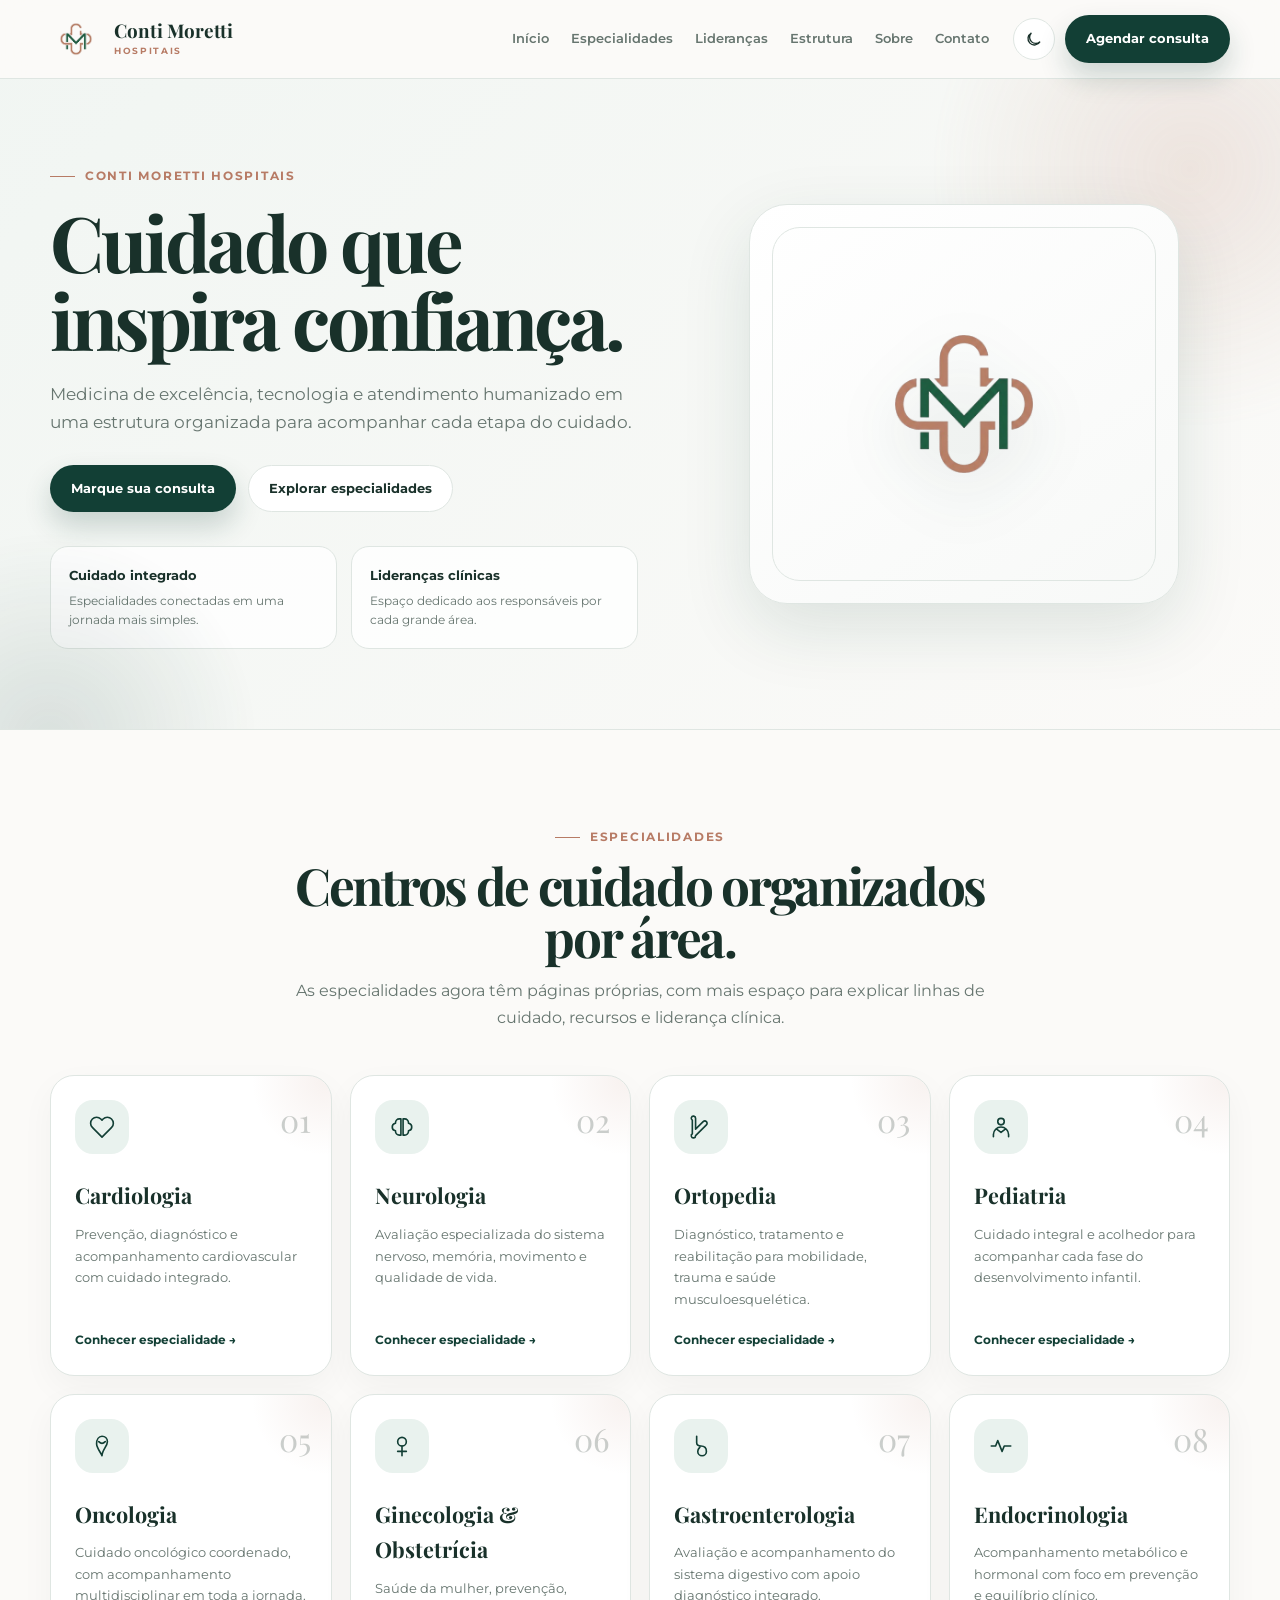
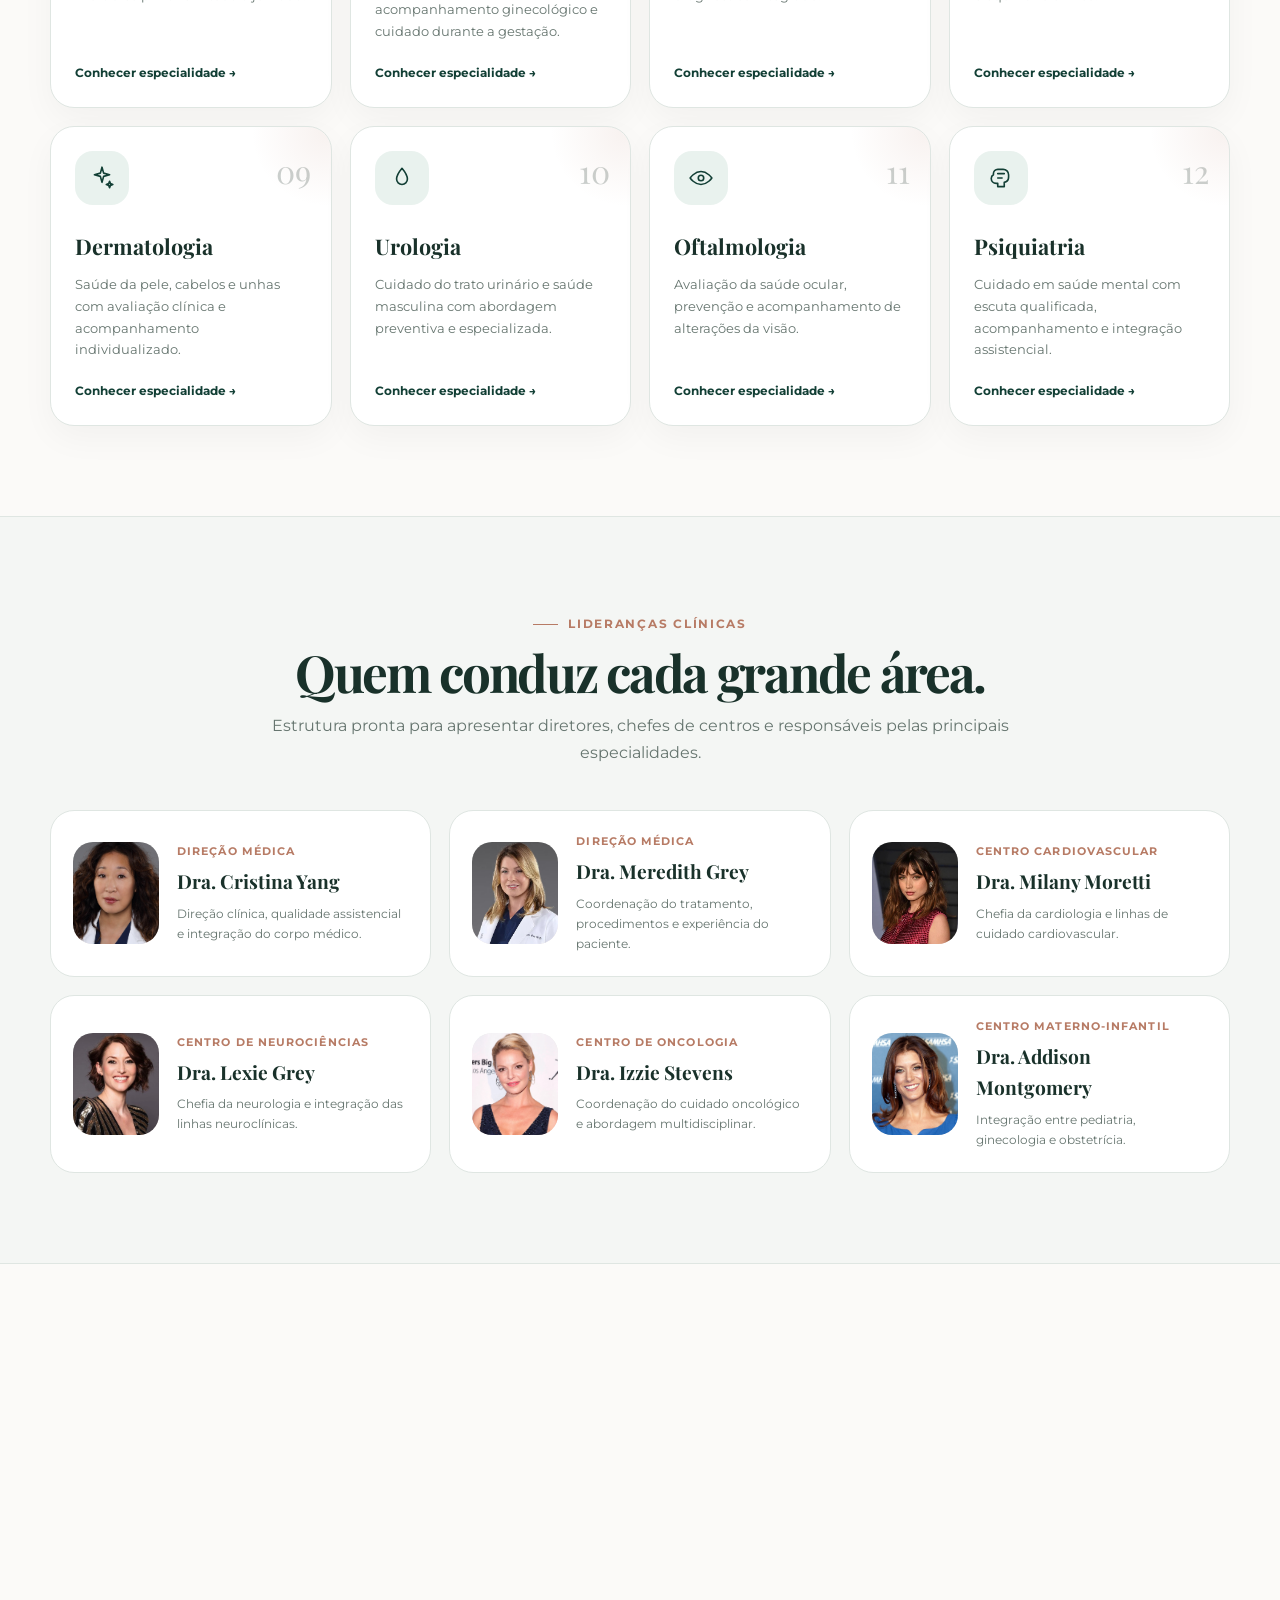
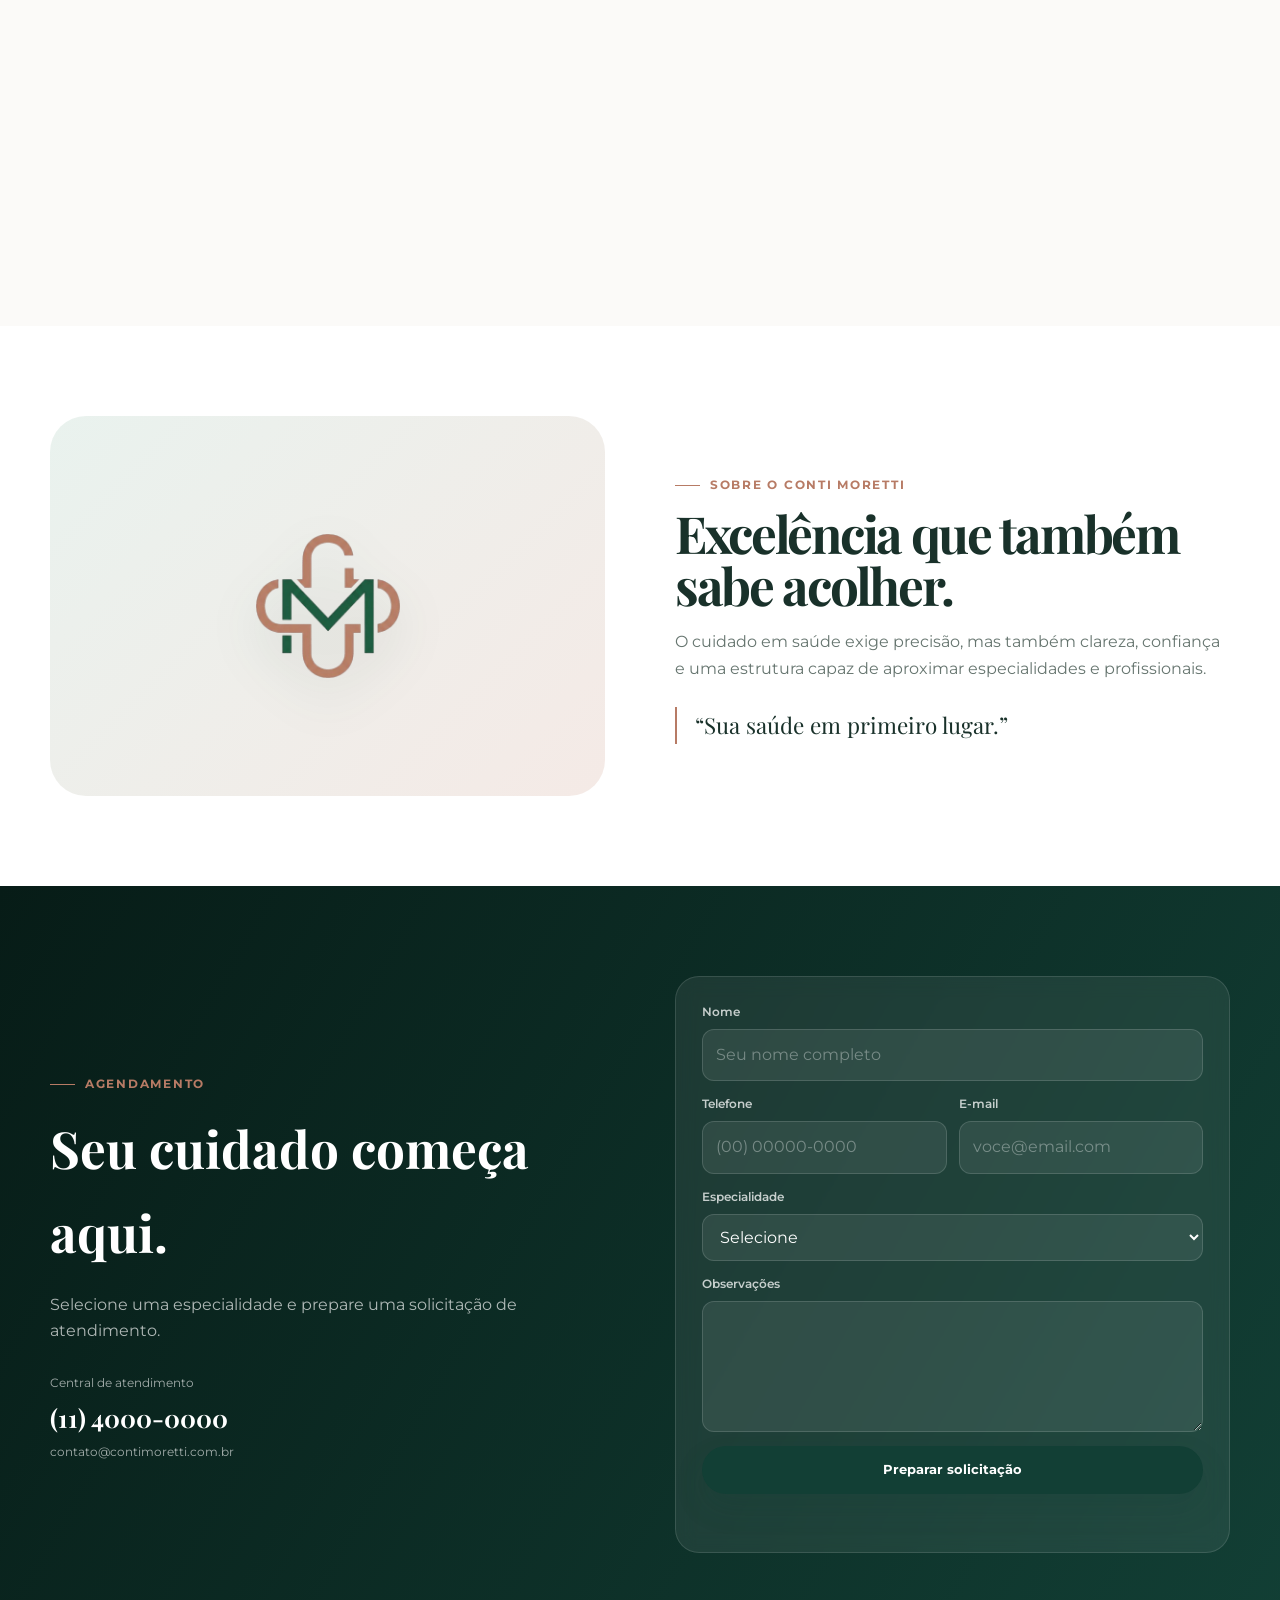
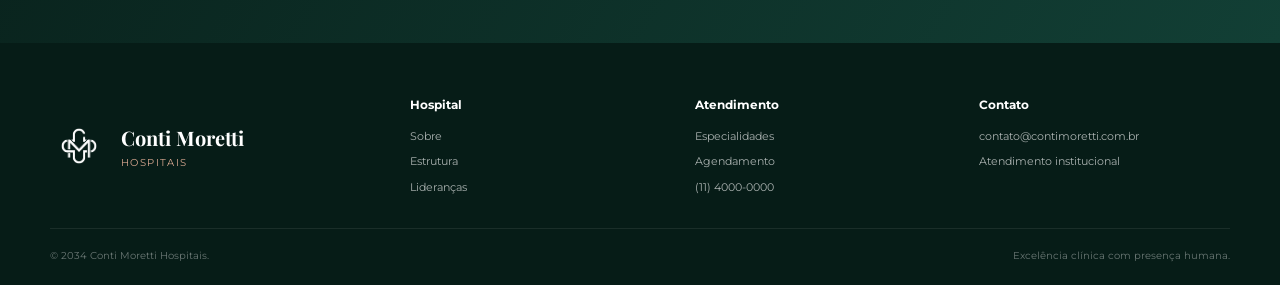
==== commit 6ea58e39: "atualização" ====
--- a/index.html
+++ b/index.html
@@ -447,7 +447,7 @@
                   Direção Médica
                 </span>
                 <h3>
-                  Nome do(a) responsável
+                  Dra. Cristina Yang
                 </h3>
                 <p>
                   Direção clínica, qualidade assistencial e integração do corpo médico.
@@ -467,13 +467,13 @@
               </div>
               <div class="leader-content">
                 <span>
-                  Direção Assistencial
+                  Direção Médica
                 </span>
                 <h3>
-                  Nome do(a) responsável
+                  Dra. Meredith Grey
                 </h3>
                 <p>
-                  Coordenação do cuidado, enfermagem e experiência do paciente.
+                  Coordenação do tratamento, procedimentos e experiência do paciente.
                 </p>
                 <!-- Arquivo da foto: imgs/medicos/direcao-assistencial.jpg -->
               </div>
@@ -493,7 +493,7 @@
                   Centro Cardiovascular
                 </span>
                 <h3>
-                  Nome do(a) responsável
+                  Dra. Milany Moretti
                 </h3>
                 <p>
                   Chefia da cardiologia e linhas de cuidado cardiovascular.
@@ -516,7 +516,7 @@
                   Centro de Neurociências
                 </span>
                 <h3>
-                  Nome do(a) responsável
+                  Dra. Lexie Grey
                 </h3>
                 <p>
                   Chefia da neurologia e integração das linhas neuroclínicas.
@@ -539,7 +539,7 @@
                   Centro de Oncologia
                 </span>
                 <h3>
-                  Nome do(a) responsável
+                  Dra. Izzie Stevens
                 </h3>
                 <p>
                   Coordenação do cuidado oncológico e abordagem multidisciplinar.
@@ -562,7 +562,7 @@
                   Centro Materno-Infantil
                 </span>
                 <h3>
-                  Nome do(a) responsável
+                  Dra. Addison Montgomery
                 </h3>
                 <p>
                   Integração entre pediatria, ginecologia e obstetrícia.
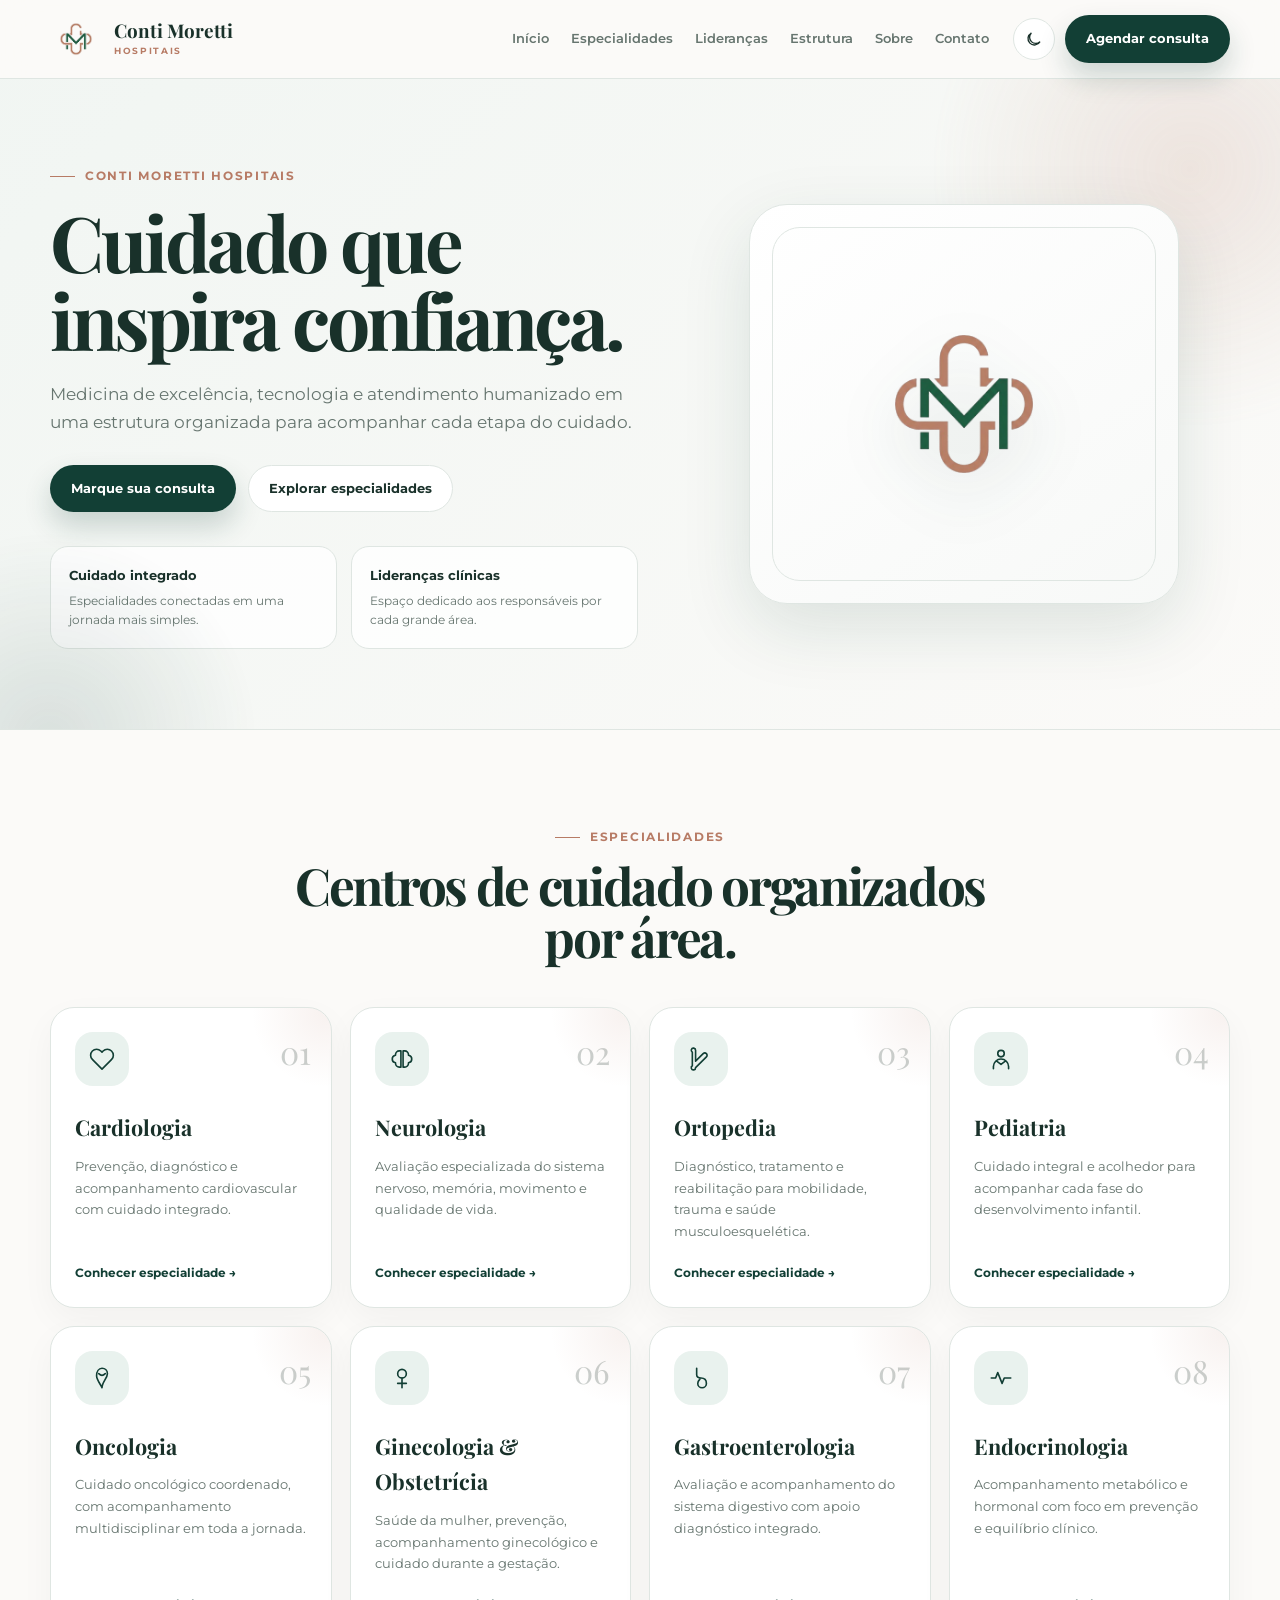
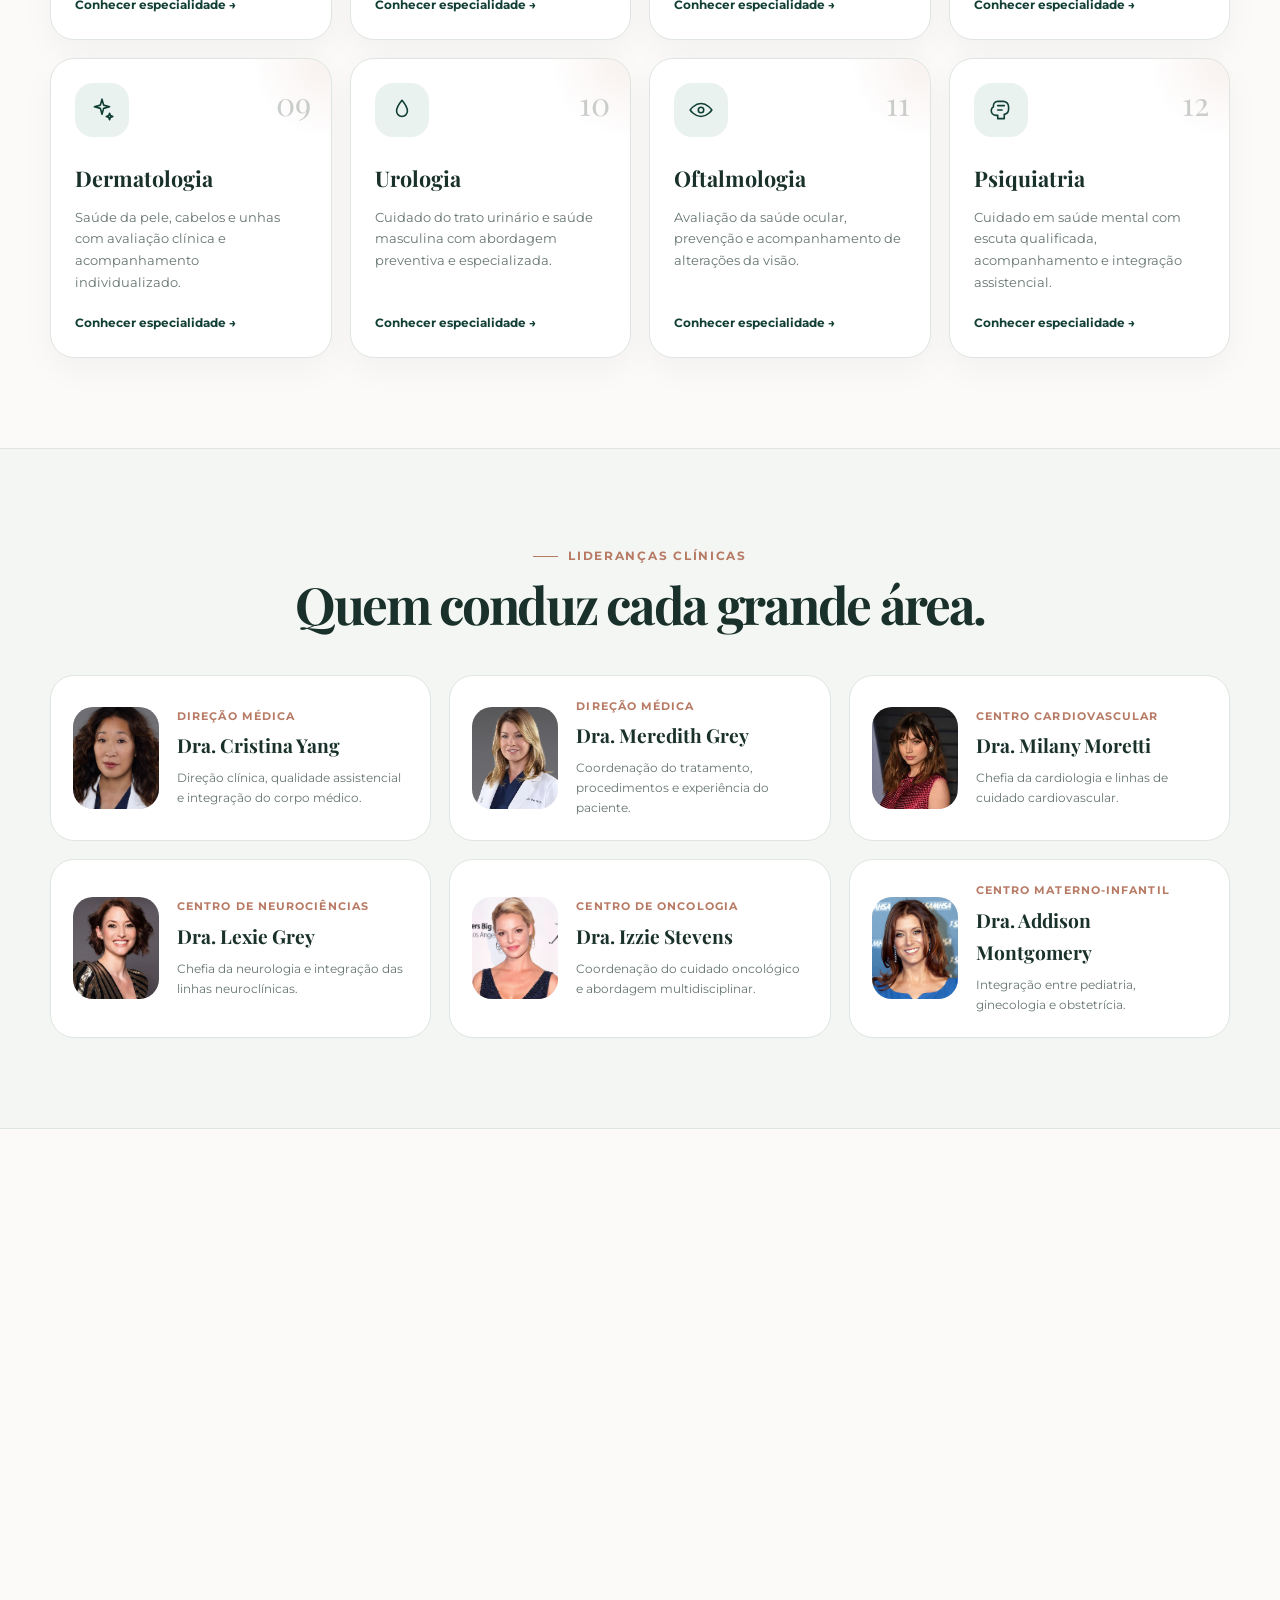
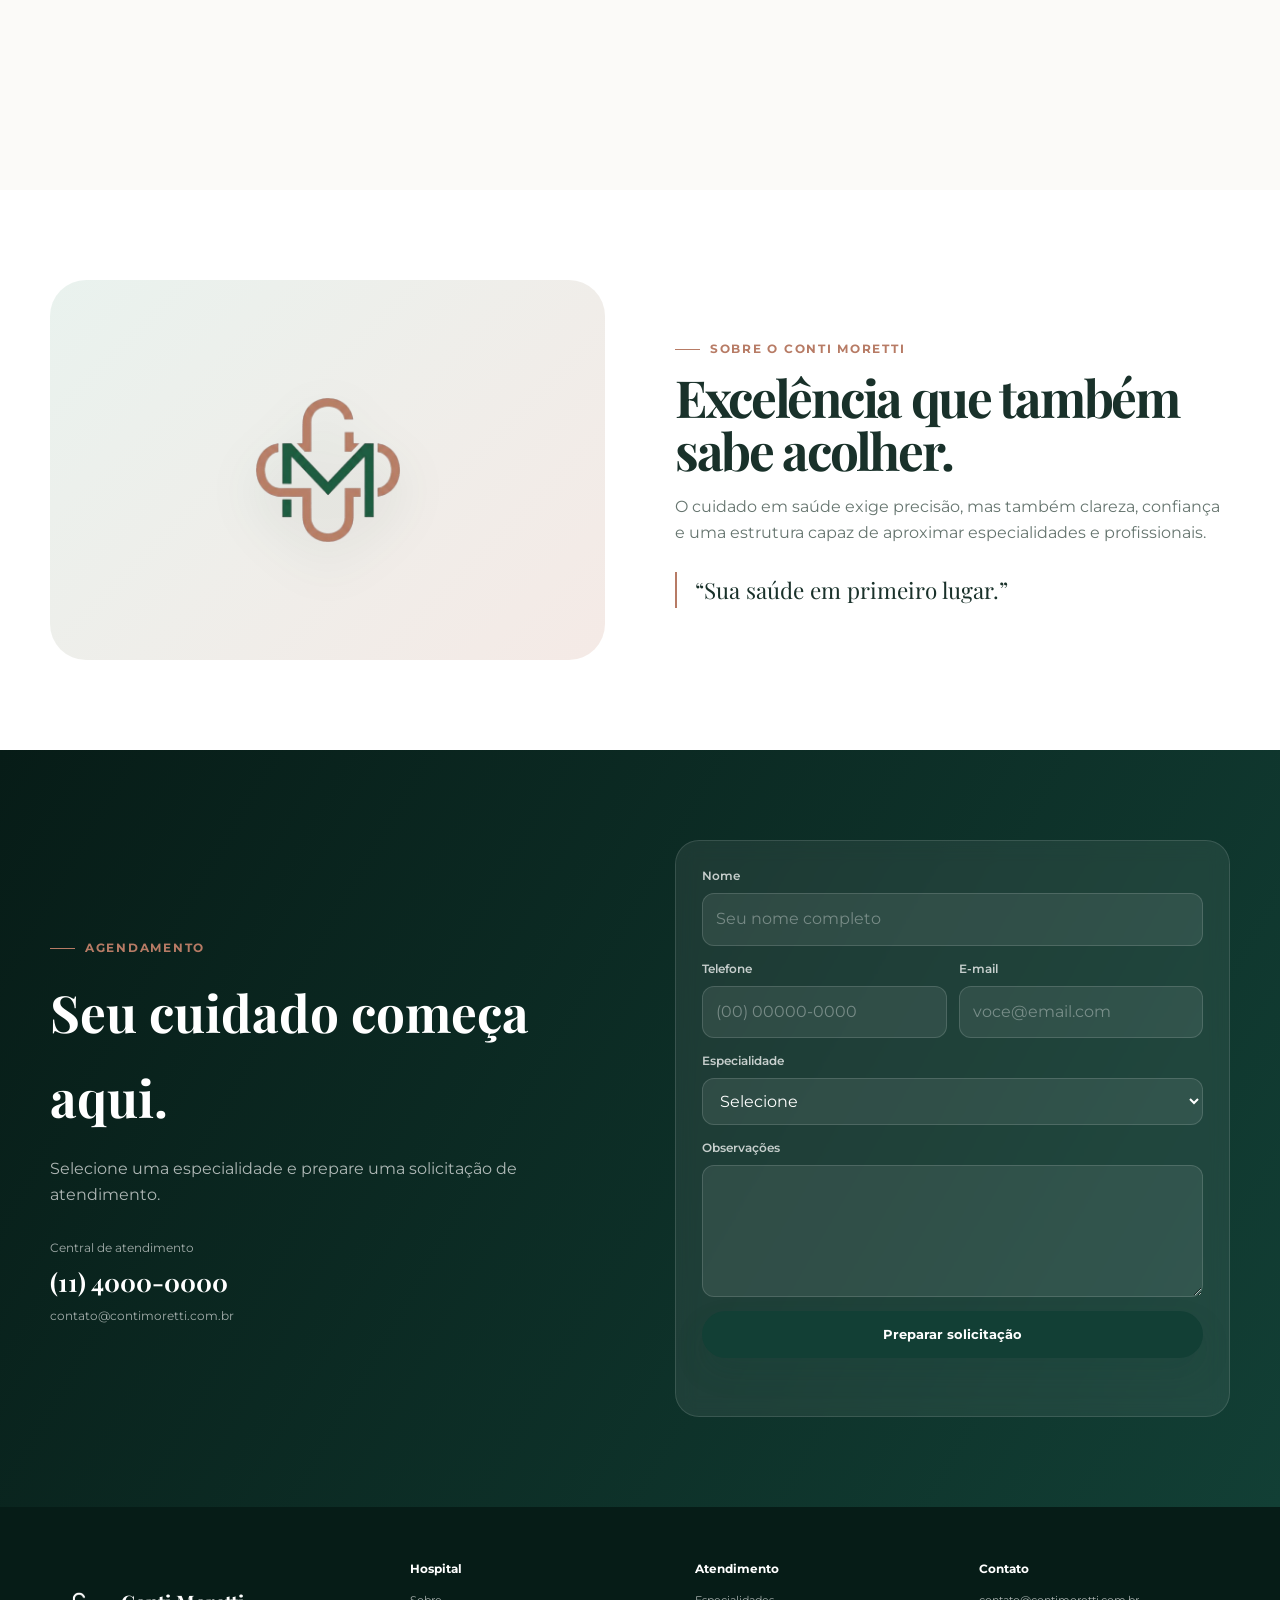
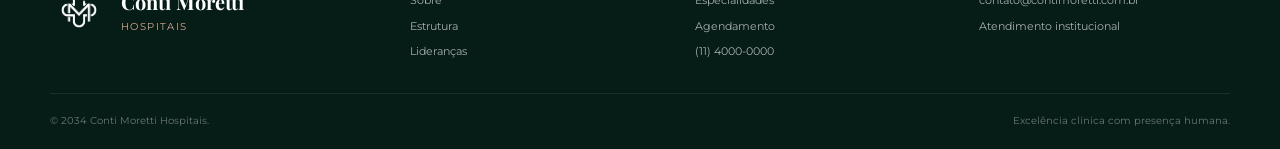
==== commit b4ad2bc7: "correção" ====
--- a/index.html
+++ b/index.html
@@ -140,9 +140,6 @@
             <h2>
               Centros de cuidado organizados por área.
             </h2>
-            <p>
-              As especialidades agora têm páginas próprias, com mais espaço para explicar linhas de cuidado, recursos e liderança clínica.
-            </p>
           </div>
           <div class="specialty-grid">
             <a class="specialty-card reveal" href="especialidades/cardiologia.html">
@@ -427,9 +424,6 @@
             <h2>
               Quem conduz cada grande área.
             </h2>
-            <p>
-              Estrutura pronta para apresentar diretores, chefes de centros e responsáveis pelas principais especialidades.
-            </p>
           </div>
           <div class="leaders-grid">
             <article class="leader-card reveal">
